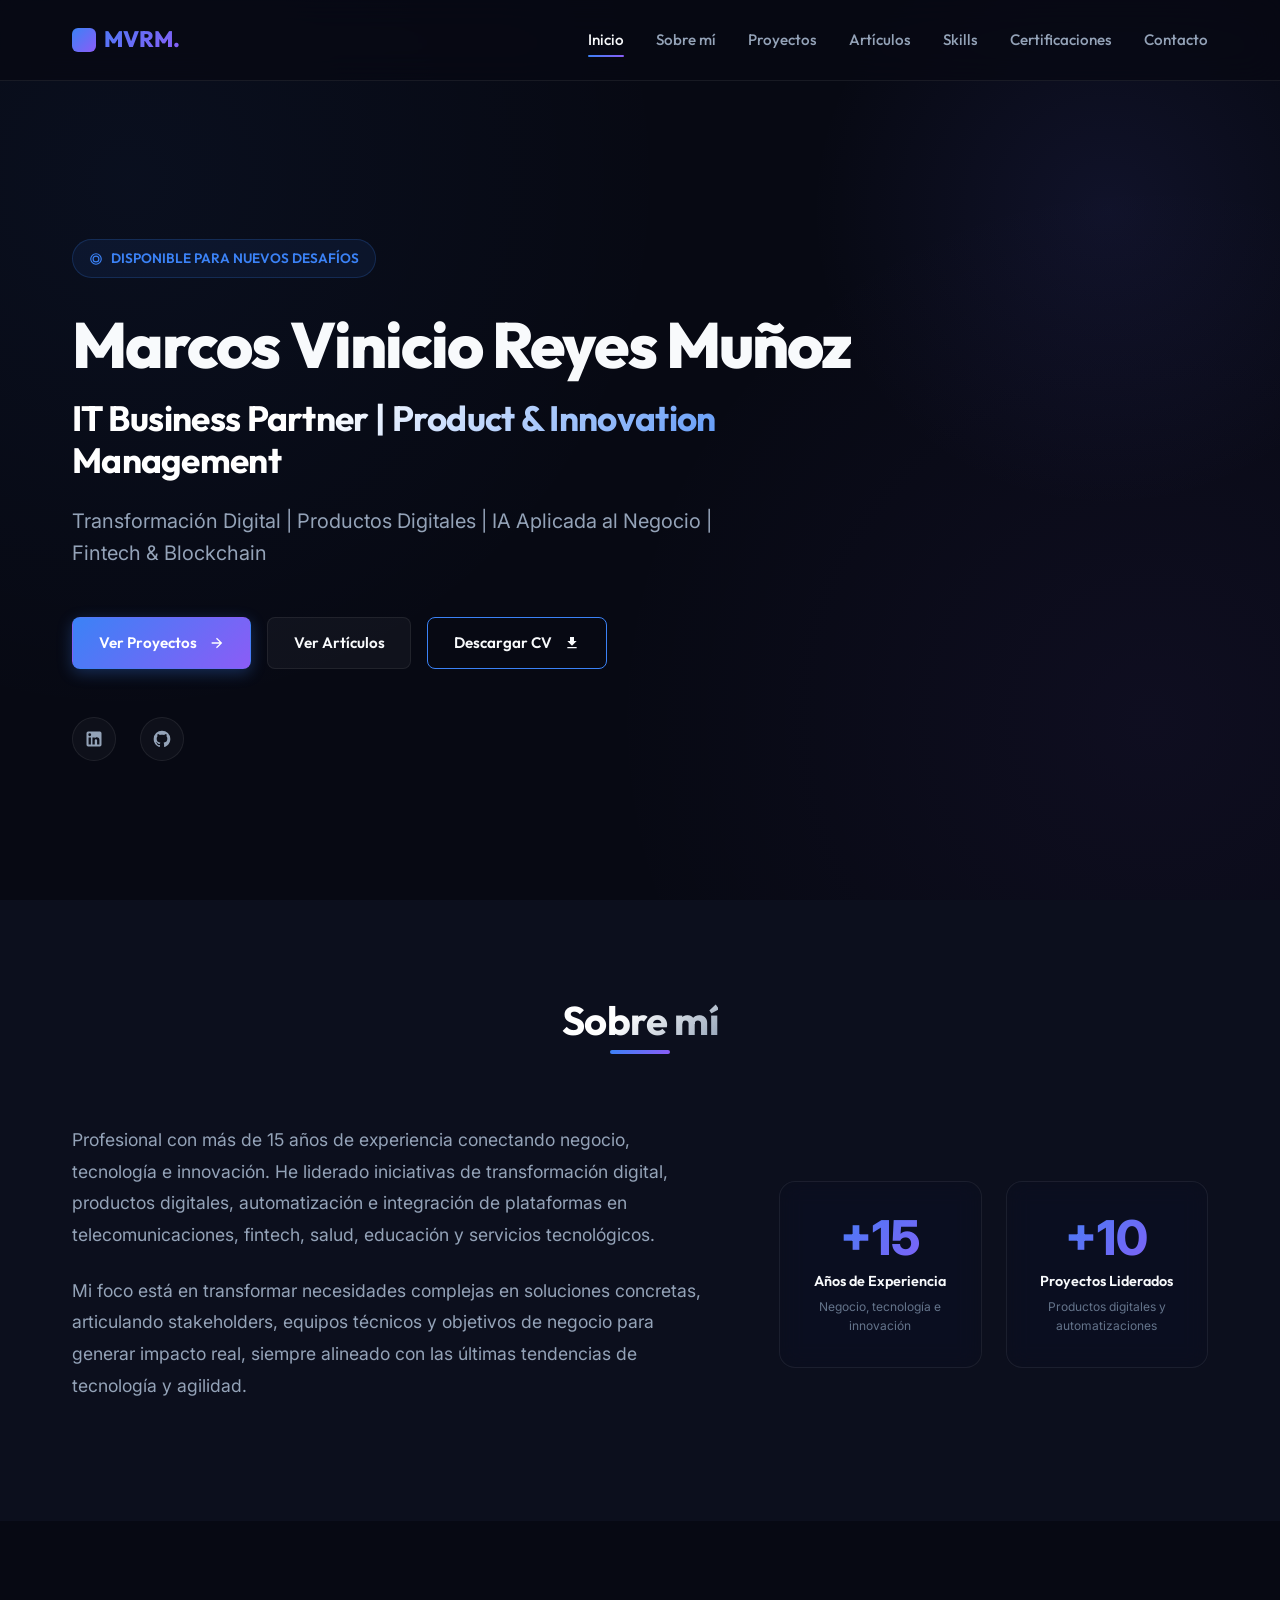
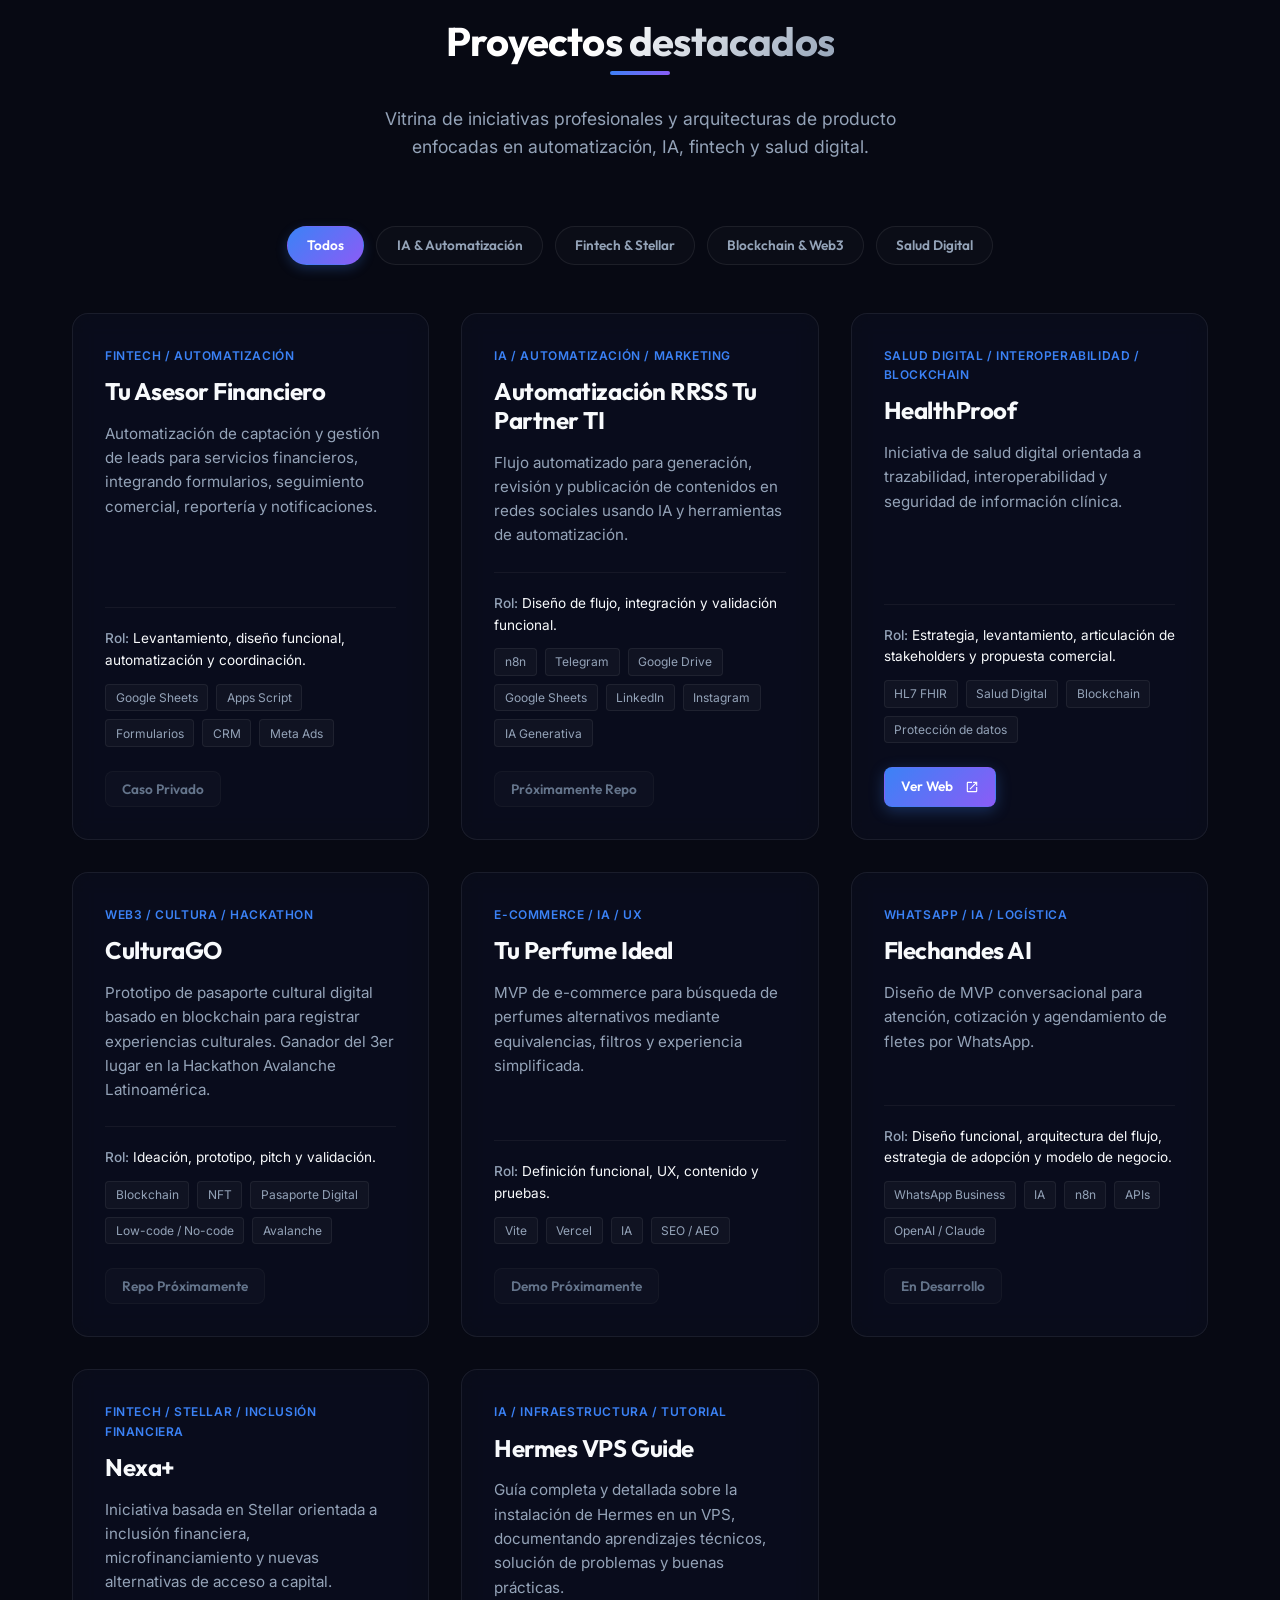
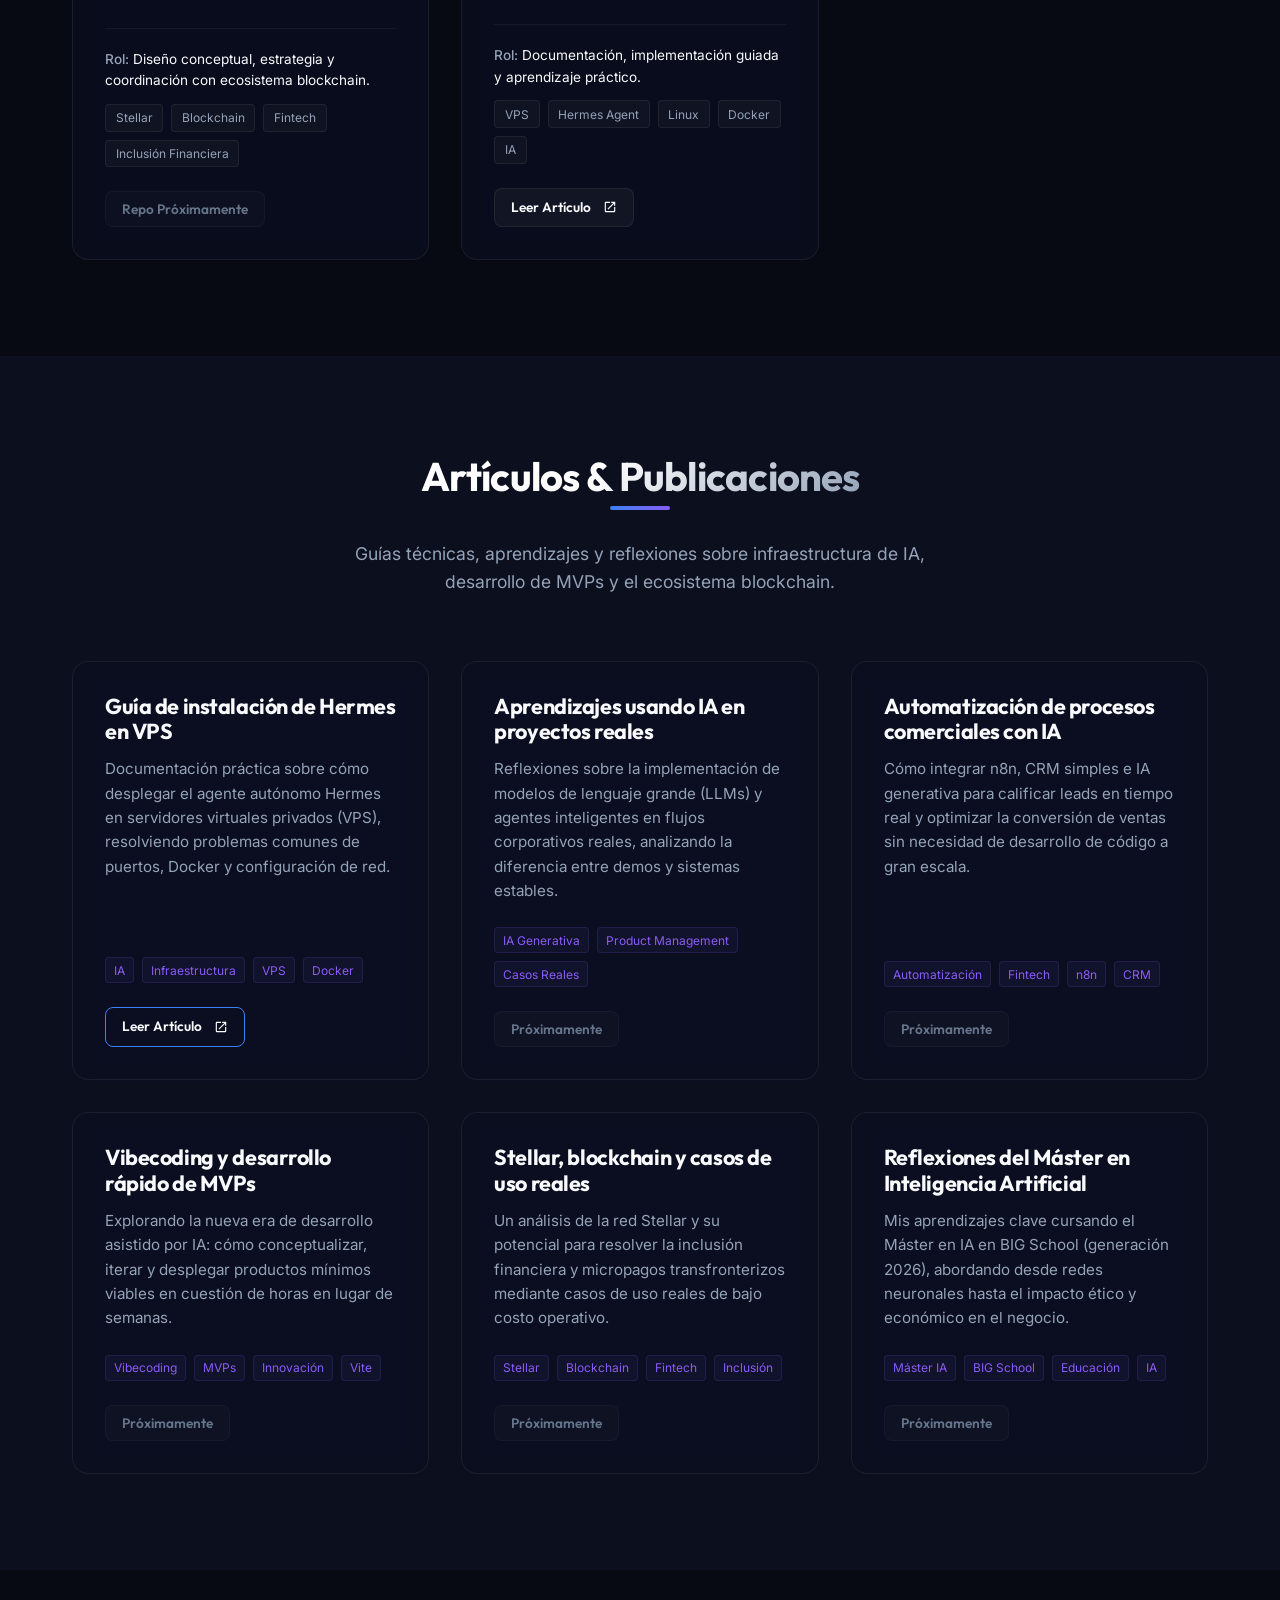
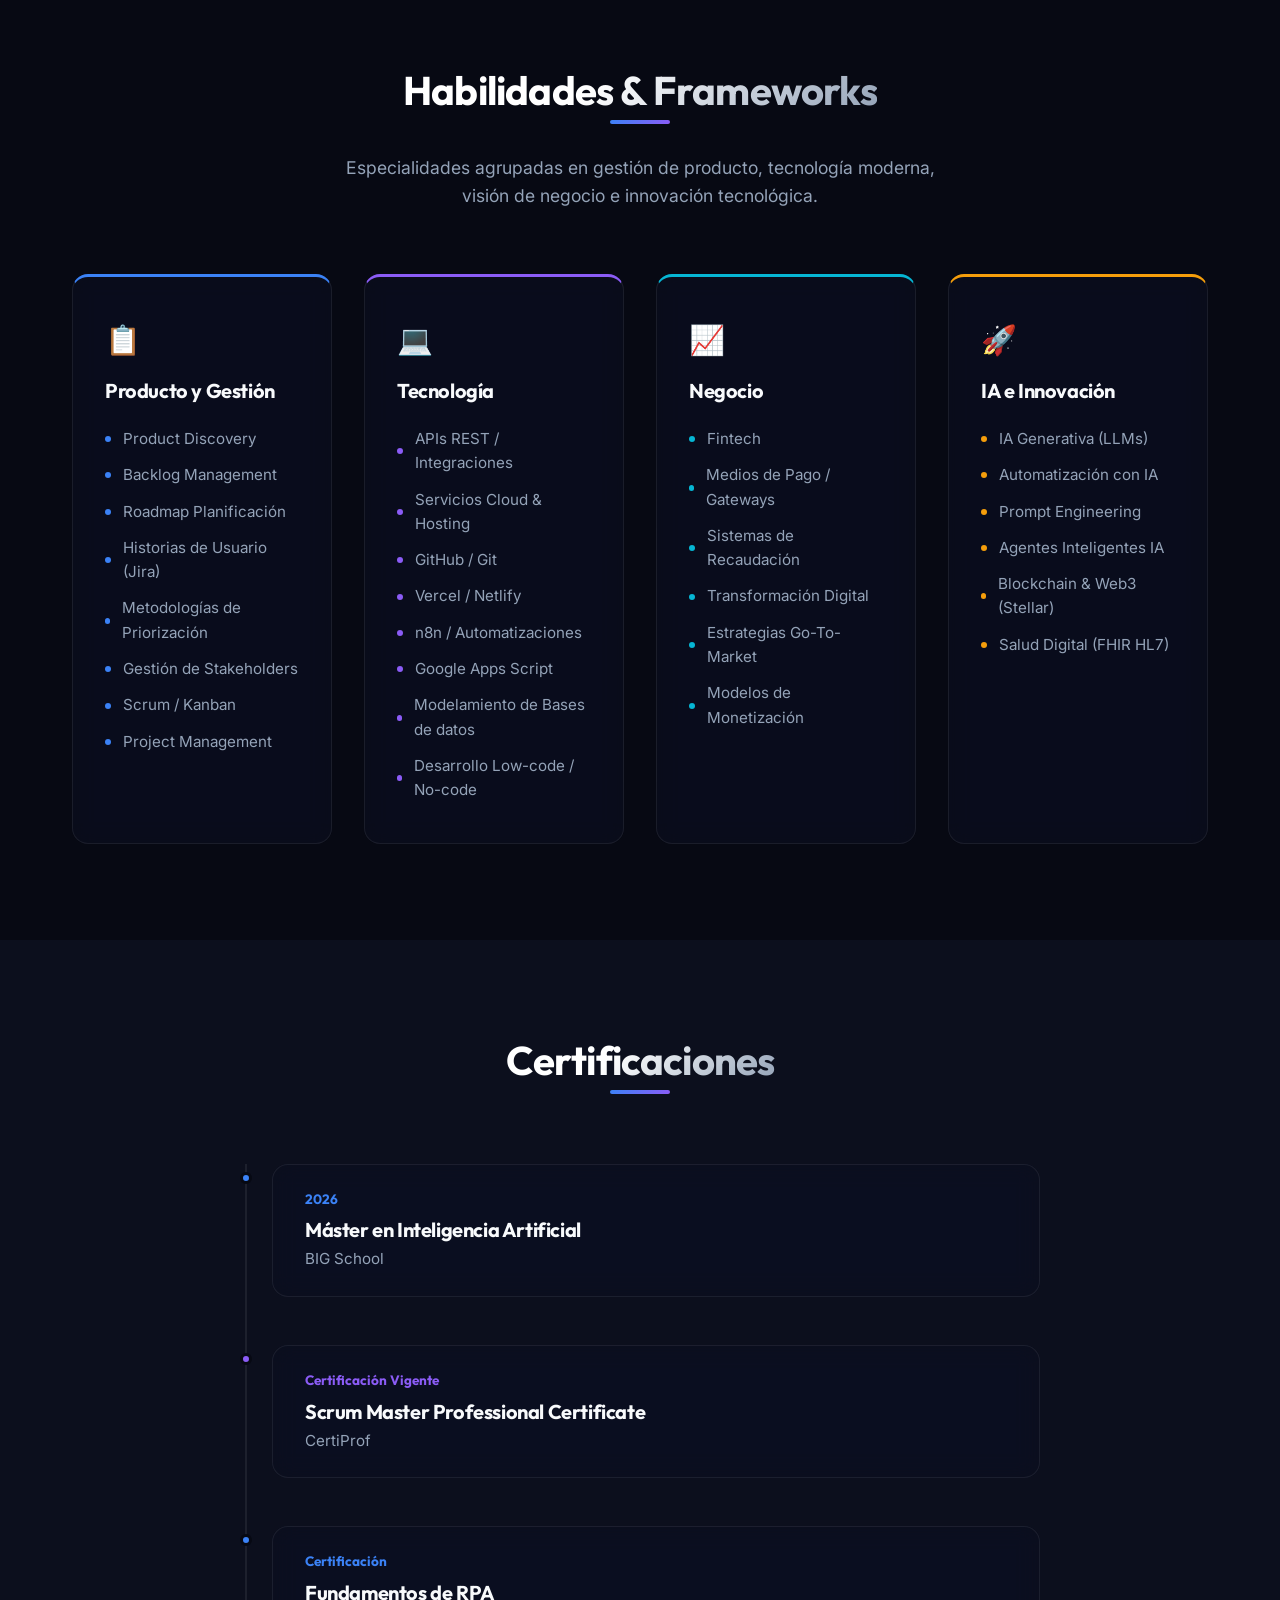
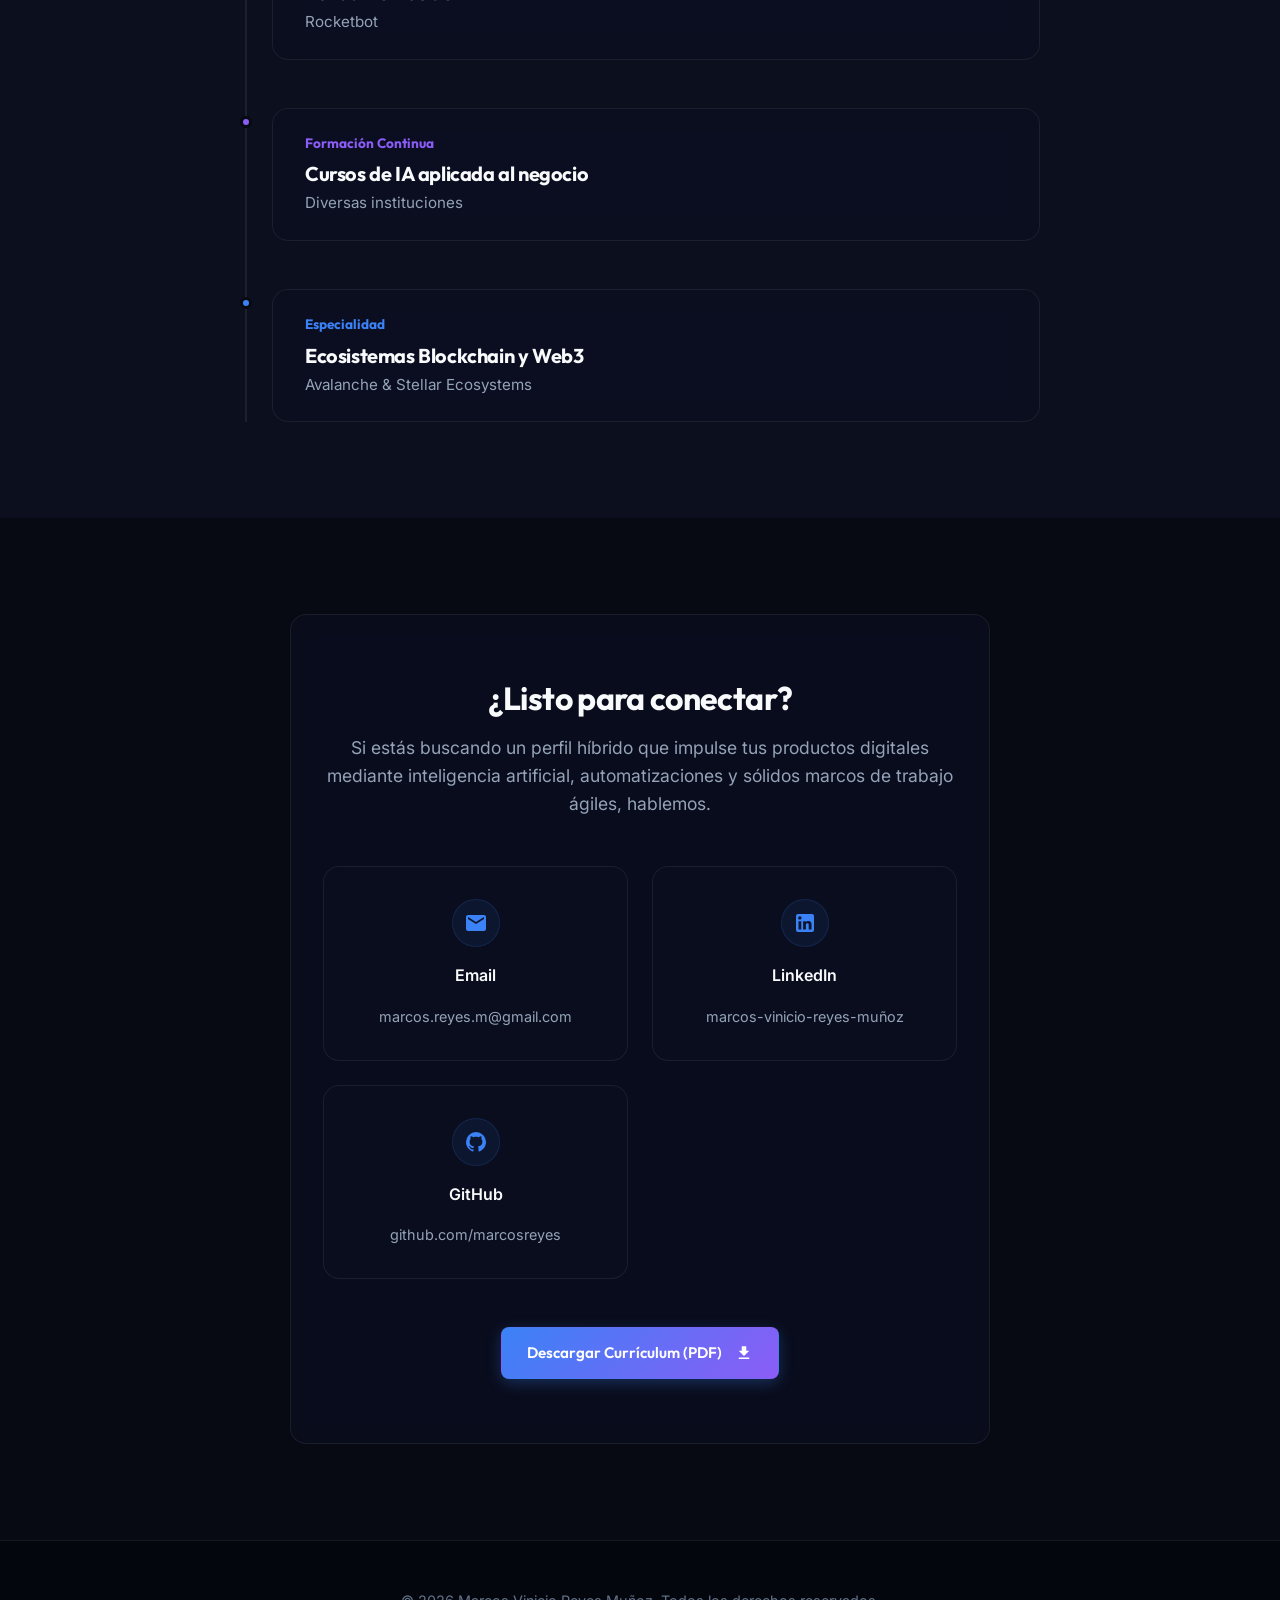
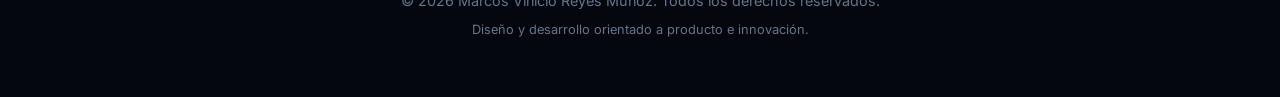
==== index.html @ 1fb49a2a "Initial commit: Portafolio profesional de Marcos Vinicio Reyes Muñoz" ====
<!DOCTYPE html>
<html lang="es">
<head>
  <meta charset="UTF-8">
  <meta name="viewport" content="width=device-width, initial-scale=1.0">
  <title>Marcos Vinicio Reyes Muñoz | IT Business Partner & Product Owner</title>
  
  <!-- SEO Meta Tags -->
  <meta name="description" content="Portafolio profesional de Marcos Vinicio Reyes Muñoz. IT Business Partner, Product Owner y Project Manager con más de 15 años de experiencia liderando transformación digital, IA y Fintech.">
  <meta name="keywords" content="Product Owner, Project Manager, IT Business Partner, Business Analyst, Transformación Digital, IA, Fintech, Blockchain, Stellar, Salud Digital, n8n">
  <meta name="author" content="Marcos Vinicio Reyes Muñoz">
  <link rel="canonical" href="https://marcosvinicioreyes.github.io/">
  
  <!-- Open Graph / LinkedIn -->
  <meta property="og:type" content="website">
  <meta property="og:url" content="https://marcosvinicioreyes.github.io/">
  <meta property="og:title" content="Marcos Vinicio Reyes Muñoz | IT Business Partner & Product Owner">
  <meta property="og:description" content="Portafolio profesional de Marcos Reyes. Conectando negocio, tecnología e innovación en IA, Fintech y Transformación Digital.">
  <meta property="og:image" content="https://marcosvinicioreyes.github.io/assets/img/og-preview.png">
  
  <!-- Twitter -->
  <meta property="twitter:card" content="summary_large_image">
  <meta property="twitter:url" content="https://marcosvinicioreyes.github.io/">
  <meta property="twitter:title" content="Marcos Vinicio Reyes Muñoz | IT Business Partner & Product Owner">
  <meta property="twitter:description" content="Portafolio profesional de Marcos Reyes. Conectando negocio, tecnología e innovación en IA, Fintech y Transformación Digital.">
  <meta property="twitter:image" content="https://marcosvinicioreyes.github.io/assets/img/og-preview.png">
  
  <!-- Stylesheets -->
  <link rel="stylesheet" href="css/style.css">
  
  <!-- Favicon -->
  <link rel="icon" type="image/png" href="assets/img/favicon.png" onerror="this.onerror=null; this.href='data:image/svg+xml,<svg xmlns=%22http://www.w3.org/2000/svg%22 viewBox=%220 0 100 100%22><text y=%22.9em%22 font-size=%2280%22>💼</text></svg>';">
</head>
<body>

  <!-- ==========================================================================
       Header / Navigation Bar
       ========================================================================== -->
  <header class="navbar">
    <div class="container navbar-container">
      <a href="#home" class="nav-logo">
        <span class="nav-logo-icon"></span>
        MVRM.
      </a>
      
      <ul class="nav-menu">
        <li><a href="#home" class="nav-link active">Inicio</a></li>
        <li><a href="#about" class="nav-link">Sobre mí</a></li>
        <li><a href="#projects" class="nav-link">Proyectos</a></li>
        <li><a href="#articles" class="nav-link">Artículos</a></li>
        <li><a href="#skills" class="nav-link">Skills</a></li>
        <li><a href="#certifications" class="nav-link">Certificaciones</a></li>
        <li><a href="#contact" class="nav-link">Contacto</a></li>
      </ul>
      
      <button class="nav-toggle" aria-label="Abrir menú de navegación">
        <span class="nav-toggle-bar"></span>
        <span class="nav-toggle-bar"></span>
        <span class="nav-toggle-bar"></span>
      </button>
    </div>
  </header>

  <!-- ==========================================================================
       Hero Section
       ========================================================================== -->
  <section id="home">
    <div class="container">
      <div class="hero-content">
        <div class="hero-badge">
          <svg style="width: 14px; height: 14px; fill: currentColor;" viewBox="0 0 24 24">
            <path d="M12 2A10 10 0 1 0 22 12A10 10 0 0 0 12 2M12 4A8 8 0 1 1 4 12A8 8 0 0 1 12 4M12 6A6 6 0 1 0 18 12A6 6 0 0 0 12 6M12 8A4 4 0 1 1 8 12A4 4 0 0 1 12 8Z" />
          </svg>
          Disponible para nuevos desafíos
        </div>
        <h1 class="hero-name">Marcos Vinicio Reyes Muñoz</h1>
        <h2 class="hero-title">IT Business Partner | Product & Innovation Management</h2>
        <p class="hero-subtitle">
          Transformación Digital | Productos Digitales | IA Aplicada al Negocio | Fintech & Blockchain
        </p>
        
        <div class="hero-cta">
          <a href="#projects" class="btn btn-primary">
            Ver Proyectos
            <svg style="width: 16px; height: 16px; fill: currentColor; margin-left: 4px;" viewBox="0 0 24 24">
              <path d="M4,11V13H16L10.5,18.5L11.92,19.92L19.84,12L11.92,4.08L10.5,5.5L16,11H4Z" />
            </svg>
          </a>
          <a href="#articles" class="btn btn-secondary">Ver Artículos</a>
          <a href="cv/CV_Marcos_Vinicio_Reyes.pdf" target="_blank" class="btn btn-outline">
            Descargar CV
            <svg style="width: 16px; height: 16px; fill: currentColor; margin-left: 4px;" viewBox="0 0 24 24">
              <path d="M5,20H19V18H5M19,9H15V3H9V9H5L12,16L19,9Z" />
            </svg>
          </a>
        </div>

        <div class="hero-socials">
          <a href="https://www.linkedin.com/in/marcos-vinicio-reyes-muñoz/" target="_blank" class="hero-social-link" title="LinkedIn">
            <svg viewBox="0 0 24 24">
              <path d="M19 3a2 2 0 0 1 2 2v14a2 2 0 0 1-2 2H5a2 2 0 0 1-2-2V5a2 2 0 0 1 2-2h14m-.5 15.5v-5.3a3.26 3.26 0 0 0-3.26-3.26c-.85 0-1.84.52-2.32 1.3v-1.11h-2.79v8.37h2.79v-4.93c0-.77.62-1.4 1.39-1.4a1.4 1.4 0 0 1 1.4 1.4v4.93h2.79M6.88 8.56a1.68 1.68 0 0 0 1.68-1.68c0-.93-.75-1.69-1.68-1.69a1.69 1.69 0 0 0-1.69 1.69c0 .93.76 1.68 1.69 1.68m1.39 9.94v-8.37H5.5v8.37h2.77z"/>
            </svg>
          </a>
          <a href="https://github.com/marcosreyes" target="_blank" class="hero-social-link" title="GitHub">
            <svg viewBox="0 0 24 24">
              <path d="M12 2A10 10 0 0 0 2 12c0 4.42 2.87 8.17 6.84 9.5.5.08.66-.23.66-.5v-1.69c-2.77.6-3.36-1.34-3.36-1.34-.46-1.16-1.11-1.47-1.11-1.47-.9-.62.07-.6.07-.6 1 .07 1.53 1.03 1.53 1.03.9 1.52 2.34 1.07 2.91.83.09-.65.35-1.09.63-1.34-2.22-.25-4.55-1.11-4.55-4.92 0-1.11.38-2 1.03-2.71-.1-.25-.45-1.29.1-2.64 0 0 .84-.27 2.75 1.02.79-.22 1.65-.33 2.5-.33.85 0 1.71.11 2.5.33 1.91-1.29 2.75-1.02 2.75-1.02.55 1.35.2 2.39.1 2.64.65.71 1.03 1.6 1.03 2.71 0 3.82-2.34 4.66-4.57 4.91.36.31.69.92.69 1.85V21c0 .27.16.59.67.5C19.14 20.16 22 16.42 22 12A10 10 0 0 0 12 2z"/>
            </svg>
          </a>
        </div>
      </div>
    </div>
  </section>

  <!-- ==========================================================================
       About Me Section
       ========================================================================== -->
  <section id="about" class="section" style="background-color: var(--bg-secondary);">
    <div class="container">
      <div class="section-header">
        <h2 class="section-title">Sobre mí</h2>
      </div>
      <div class="about-grid">
        <div class="about-text">
          <p>
            Profesional con más de 15 años de experiencia conectando negocio, tecnología e innovación. He liderado iniciativas de transformación digital, productos digitales, automatización e integración de plataformas en telecomunicaciones, fintech, salud, educación y servicios tecnológicos.
          </p>
          <p>
            Mi foco está en transformar necesidades complejas en soluciones concretas, articulando stakeholders, equipos técnicos y objetivos de negocio para generar impacto real, siempre alineado con las últimas tendencias de tecnología y agilidad.
          </p>
        </div>
        <div class="about-stats">
          <div class="stat-card glass-card">
            <div class="stat-number">+15</div>
            <div class="stat-label">Años de Experiencia</div>
            <div class="stat-desc">Negocio, tecnología e innovación</div>
          </div>
          <div class="stat-card glass-card">
            <div class="stat-number">+10</div>
            <div class="stat-label">Proyectos Liderados</div>
            <div class="stat-desc">Productos digitales y automatizaciones</div>
          </div>
        </div>
      </div>
    </div>
  </section>

  <!-- ==========================================================================
       Projects Section
       ========================================================================== -->
  <section id="projects" class="section">
    <div class="container">
      <div class="section-header">
        <h2 class="section-title">Proyectos destacados</h2>
        <p class="section-subtitle">
          Vitrina de iniciativas profesionales y arquitecturas de producto enfocadas en automatización, IA, fintech y salud digital.
        </p>
      </div>

      <div class="filter-container">
        <button class="filter-btn active" data-filter="all">Todos</button>
        <button class="filter-btn" data-filter="ia">IA & Automatización</button>
        <button class="filter-btn" data-filter="fintech">Fintech & Stellar</button>
        <button class="filter-btn" data-filter="blockchain">Blockchain & Web3</button>
        <button class="filter-btn" data-filter="salud">Salud Digital</button>
      </div>

      <div id="projects-grid" class="projects-grid">
        <!-- Rendered dynamically via JavaScript -->
        <div style="grid-column: 1/-1; text-align: center; padding: 3rem;">
          <p style="color: var(--text-secondary);">Cargando proyectos...</p>
        </div>
      </div>
    </div>
  </section>

  <!-- ==========================================================================
       Articles Section
       ========================================================================== -->
  <section id="articles" class="section" style="background-color: var(--bg-secondary);">
    <div class="container">
      <div class="section-header">
        <h2 class="section-title">Artículos & Publicaciones</h2>
        <p class="section-subtitle">
          Guías técnicas, aprendizajes y reflexiones sobre infraestructura de IA, desarrollo de MVPs y el ecosistema blockchain.
        </p>
      </div>

      <div id="articles-grid" class="articles-grid">
        <!-- Rendered dynamically via JavaScript -->
        <div style="grid-column: 1/-1; text-align: center; padding: 3rem;">
          <p style="color: var(--text-secondary);">Cargando artículos...</p>
        </div>
      </div>
    </div>
  </section>

  <!-- ==========================================================================
       Skills Section
       ========================================================================== -->
  <section id="skills" class="section">
    <div class="container">
      <div class="section-header">
        <h2 class="section-title">Habilidades & Frameworks</h2>
        <p class="section-subtitle">
          Especialidades agrupadas en gestión de producto, tecnología moderna, visión de negocio e innovación tecnológica.
        </p>
      </div>

      <div class="skills-grid">
        <!-- Block 1: Producto y gestión -->
        <div class="skills-block glass-card">
          <span class="skills-block-icon">📋</span>
          <h3 class="skills-block-title">Producto y Gestión</h3>
          <div class="skills-list">
            <div class="skills-item">Product Discovery</div>
            <div class="skills-item">Backlog Management</div>
            <div class="skills-item">Roadmap Planificación</div>
            <div class="skills-item">Historias de Usuario (Jira)</div>
            <div class="skills-item">Metodologías de Priorización</div>
            <div class="skills-item">Gestión de Stakeholders</div>
            <div class="skills-item">Scrum / Kanban</div>
            <div class="skills-item">Project Management</div>
          </div>
        </div>

        <!-- Block 2: Tecnología -->
        <div class="skills-block glass-card">
          <span class="skills-block-icon">💻</span>
          <h3 class="skills-block-title">Tecnología</h3>
          <div class="skills-list">
            <div class="skills-item">APIs REST / Integraciones</div>
            <div class="skills-item">Servicios Cloud & Hosting</div>
            <div class="skills-item">GitHub / Git</div>
            <div class="skills-item">Vercel / Netlify</div>
            <div class="skills-item">n8n / Automatizaciones</div>
            <div class="skills-item">Google Apps Script</div>
            <div class="skills-item">Modelamiento de Bases de datos</div>
            <div class="skills-item">Desarrollo Low-code / No-code</div>
          </div>
        </div>

        <!-- Block 3: Negocio -->
        <div class="skills-block glass-card">
          <span class="skills-block-icon">📈</span>
          <h3 class="skills-block-title">Negocio</h3>
          <div class="skills-list">
            <div class="skills-item">Fintech</div>
            <div class="skills-item">Medios de Pago / Gateways</div>
            <div class="skills-item">Sistemas de Recaudación</div>
            <div class="skills-item">Transformación Digital</div>
            <div class="skills-item">Estrategias Go-To-Market</div>
            <div class="skills-item">Modelos de Monetización</div>
          </div>
        </div>

        <!-- Block 4: IA e innovación -->
        <div class="skills-block glass-card">
          <span class="skills-block-icon">🚀</span>
          <h3 class="skills-block-title">IA e Innovación</h3>
          <div class="skills-list">
            <div class="skills-item">IA Generativa (LLMs)</div>
            <div class="skills-item">Automatización con IA</div>
            <div class="skills-item">Prompt Engineering</div>
            <div class="skills-item">Agentes Inteligentes IA</div>
            <div class="skills-item">Blockchain & Web3 (Stellar)</div>
            <div class="skills-item">Salud Digital (FHIR HL7)</div>
          </div>
        </div>
      </div>
    </div>
  </section>

  <!-- ==========================================================================
       Certifications Section
       ========================================================================== -->
  <section id="certifications" class="section" style="background-color: var(--bg-secondary);">
    <div class="container">
      <div class="section-header">
        <h2 class="section-title">Certificaciones</h2>
      </div>

      <div class="certifications-timeline">
        <div class="timeline-item">
          <div class="timeline-dot"></div>
          <div class="timeline-content glass-card">
            <span class="timeline-date">2026</span>
            <h3 class="timeline-title">Máster en Inteligencia Artificial</h3>
            <span class="timeline-issuer">BIG School</span>
          </div>
        </div>

        <div class="timeline-item">
          <div class="timeline-dot"></div>
          <div class="timeline-content glass-card">
            <span class="timeline-date">Certificación Vigente</span>
            <h3 class="timeline-title">Scrum Master Professional Certificate</h3>
            <span class="timeline-issuer">CertiProf</span>
          </div>
        </div>

        <div class="timeline-item">
          <div class="timeline-dot"></div>
          <div class="timeline-content glass-card">
            <span class="timeline-date">Certificación</span>
            <h3 class="timeline-title">Fundamentos de RPA</h3>
            <span class="timeline-issuer">Rocketbot</span>
          </div>
        </div>

        <div class="timeline-item">
          <div class="timeline-dot"></div>
          <div class="timeline-content glass-card">
            <span class="timeline-date">Formación Continua</span>
            <h3 class="timeline-title">Cursos de IA aplicada al negocio</h3>
            <span class="timeline-issuer">Diversas instituciones</span>
          </div>
        </div>

        <div class="timeline-item">
          <div class="timeline-dot"></div>
          <div class="timeline-content glass-card">
            <span class="timeline-date">Especialidad</span>
            <h3 class="timeline-title">Ecosistemas Blockchain y Web3</h3>
            <span class="timeline-issuer">Avalanche & Stellar Ecosystems</span>
          </div>
        </div>
      </div>
    </div>
  </section>

  <!-- ==========================================================================
       Contact Section
       ========================================================================== -->
  <section id="contact" class="section">
    <div class="container">
      <div class="contact-container glass-card">
        <h2 class="contact-title">¿Listo para conectar?</h2>
        <p class="contact-text">
          Si estás buscando un perfil híbrido que impulse tus productos digitales mediante inteligencia artificial, automatizaciones y sólidos marcos de trabajo ágiles, hablemos.
        </p>

        <div class="contact-methods">
          <!-- Email Card -->
          <div class="contact-method-card glass-card">
            <div class="contact-icon">
              <svg style="width: 24px; height: 24px; fill: currentColor;" viewBox="0 0 24 24">
                <path d="M20,4H4C2.89,4 2,4.89 2,6V18A2,2 0 0,0 4,20H20A2,2 0 0,0 22,18V6C22,4.89 21.1,4 20,4M20,8L12,13L4,8V6L12,11L20,6V8Z" />
              </svg>
            </div>
            <span class="contact-method-title">Email</span>
            <a href="mailto:marcos.reyes.m@gmail.com" class="contact-method-value">marcos.reyes.m@gmail.com</a>
          </div>

          <!-- LinkedIn Card -->
          <div class="contact-method-card glass-card">
            <div class="contact-icon">
              <svg style="width: 24px; height: 24px; fill: currentColor;" viewBox="0 0 24 24">
                <path d="M19 3a2 2 0 0 1 2 2v14a2 2 0 0 1-2 2H5a2 2 0 0 1-2-2V5a2 2 0 0 1 2-2h14m-.5 15.5v-5.3a3.26 3.26 0 0 0-3.26-3.26c-.85 0-1.84.52-2.32 1.3v-1.11h-2.79v8.37h2.79v-4.93c0-.77.62-1.4 1.39-1.4a1.4 1.4 0 0 1 1.4 1.4v4.93h2.79M6.88 8.56a1.68 1.68 0 0 0 1.68-1.68c0-.93-.75-1.69-1.68-1.69a1.69 1.69 0 0 0-1.69 1.69c0 .93.76 1.68 1.69 1.68m1.39 9.94v-8.37H5.5v8.37h2.77z"/>
              </svg>
            </div>
            <span class="contact-method-title">LinkedIn</span>
            <a href="https://www.linkedin.com/in/marcos-vinicio-reyes-muñoz/" target="_blank" class="contact-method-value">marcos-vinicio-reyes-muñoz</a>
          </div>

          <!-- GitHub Card -->
          <div class="contact-method-card glass-card">
            <div class="contact-icon">
              <svg style="width: 24px; height: 24px; fill: currentColor;" viewBox="0 0 24 24">
                <path d="M12 2A10 10 0 0 0 2 12c0 4.42 2.87 8.17 6.84 9.5.5.08.66-.23.66-.5v-1.69c-2.77.6-3.36-1.34-3.36-1.34-.46-1.16-1.11-1.47-1.11-1.47-.9-.62.07-.6.07-.6 1 .07 1.53 1.03 1.53 1.03.9 1.52 2.34 1.07 2.91.83.09-.65.35-1.09.63-1.34-2.22-.25-4.55-1.11-4.55-4.92 0-1.11.38-2 1.03-2.71-.1-.25-.45-1.29.1-2.64 0 0 .84-.27 2.75 1.02.79-.22 1.65-.33 2.5-.33.85 0 1.71.11 2.5.33 1.91-1.29 2.75-1.02 2.75-1.02.55 1.35.2 2.39.1 2.64.65.71 1.03 1.6 1.03 2.71 0 3.82-2.34 4.66-4.57 4.91.36.31.69.92.69 1.85V21c0 .27.16.59.67.5C19.14 20.16 22 16.42 22 12A10 10 0 0 0 12 2z"/>
              </svg>
            </div>
            <span class="contact-method-title">GitHub</span>
            <a href="https://github.com/marcosreyes" target="_blank" class="contact-method-value">github.com/marcosreyes</a>
          </div>
        </div>

        <a href="cv/CV_Marcos_Vinicio_Reyes.pdf" target="_blank" class="btn btn-primary">
          Descargar Currículum (PDF)
          <svg style="width: 18px; height: 18px; fill: currentColor; margin-left: 4.5px;" viewBox="0 0 24 24">
            <path d="M5,20H19V18H5M19,9H15V3H9V9H5L12,16L19,9Z" />
          </svg>
        </a>
      </div>
    </div>
  </section>

  <!-- ==========================================================================
       Footer
       ========================================================================== -->
  <footer>
    <div class="container">
      <p>&copy; <span id="footer-year"></span> Marcos Vinicio Reyes Muñoz. Todos los derechos reservados.</p>
      <p class="credit">Diseño y desarrollo orientado a producto e innovación.</p>
    </div>
  </footer>

  <!-- Scripts -->
  <script src="js/app.js"></script>
</body>
</html>
---- css/style.css ----
@import url('https://fonts.googleapis.com/css2?family=Inter:wght@300;400;500;600;700&family=Outfit:wght@300;400;500;600;700;800&display=swap');

/* ==========================================================================
   Design System & Variables
   ========================================================================== */
:root {
  /* Colors */
  --bg-primary: #070913;
  --bg-secondary: #0c0f1d;
  --bg-tertiary: #13182e;
  
  --card-bg: rgba(12, 15, 29, 0.7);
  --card-border: rgba(255, 255, 255, 0.07);
  --card-hover-border: rgba(59, 130, 246, 0.4);
  
  --text-primary: #f8fafc;
  --text-secondary: #94a3b8;
  --text-muted: #64748b;
  
  /* Accent Colors */
  --accent-blue: #3b82f6;
  --accent-purple: #8b5cf6;
  --accent-cyan: #06b6d4;
  --accent-gold: #f59e0b;
  --accent-green: #10b981;
  --accent-gradient: linear-gradient(135deg, #3b82f6 0%, #8b5cf6 100%);
  --text-gradient: linear-gradient(135deg, #f8fafc 30%, #3b82f6 100%);
  --glow-shadow: 0 0 30px rgba(59, 130, 246, 0.15);
  
  /* Fonts */
  --font-heading: 'Outfit', 'Inter', -apple-system, BlinkMacSystemFont, sans-serif;
  --font-body: 'Inter', -apple-system, BlinkMacSystemFont, sans-serif;
  
  /* Layout & Transitions */
  --max-width: 1200px;
  --transition-fast: 0.2s cubic-bezier(0.4, 0, 0.2, 1);
  --transition-normal: 0.3s cubic-bezier(0.4, 0, 0.2, 1);
  --transition-slow: 0.5s cubic-bezier(0.4, 0, 0.2, 1);
  --border-radius-sm: 8px;
  --border-radius-md: 16px;
  --border-radius-lg: 24px;
}

/* ==========================================================================
   Reset & Base Styles
   ========================================================================== */
*, *::before, *::after {
  box-sizing: border-box;
  margin: 0;
  padding: 0;
}

html {
  scroll-behavior: smooth;
  font-size: 16px;
}

body {
  background-color: var(--bg-primary);
  color: var(--text-primary);
  font-family: var(--font-body);
  line-height: 1.6;
  overflow-x: hidden;
  background-image: 
    radial-gradient(circle at 10% 20%, rgba(59, 130, 246, 0.05) 0%, transparent 40%),
    radial-gradient(circle at 90% 80%, rgba(139, 92, 246, 0.06) 0%, transparent 40%);
  background-attachment: fixed;
}

/* Scrollbar */
::-webkit-scrollbar {
  width: 10px;
}
::-webkit-scrollbar-track {
  background: var(--bg-primary);
}
::-webkit-scrollbar-thumb {
  background: var(--bg-tertiary);
  border-radius: var(--border-radius-sm);
  border: 2px solid var(--bg-primary);
}
::-webkit-scrollbar-thumb:hover {
  background: var(--accent-blue);
}

/* Typography elements */
h1, h2, h3, h4, h5, h6 {
  font-family: var(--font-heading);
  font-weight: 700;
  letter-spacing: -0.02em;
  line-height: 1.2;
}

a {
  color: inherit;
  text-decoration: none;
  transition: var(--transition-fast);
}

/* ==========================================================================
   Reusable UI Components
   ========================================================================== */
.container {
  width: 100%;
  max-width: var(--max-width);
  margin: 0 auto;
  padding: 0 2rem;
}

.section {
  padding: 6rem 0;
  position: relative;
}

.section-header {
  margin-bottom: 4rem;
  text-align: center;
}

.section-title {
  font-size: 2.5rem;
  margin-bottom: 1rem;
  background: linear-gradient(135deg, #ffffff 40%, #94a3b8 100%);
  -webkit-background-clip: text;
  -webkit-text-fill-color: transparent;
  display: inline-block;
  position: relative;
}

.section-title::after {
  content: '';
  position: absolute;
  bottom: -10px;
  left: 50%;
  transform: translateX(-50%);
  width: 60px;
  height: 4px;
  background: var(--accent-gradient);
  border-radius: var(--border-radius-sm);
}

.section-subtitle {
  color: var(--text-secondary);
  font-size: 1.1rem;
  max-width: 600px;
  margin: 0 auto;
  margin-top: 1.5rem;
}

/* Buttons */
.btn {
  display: inline-flex;
  align-items: center;
  justify-content: center;
  gap: 0.5rem;
  padding: 0.8rem 1.6rem;
  font-family: var(--font-heading);
  font-weight: 600;
  font-size: 0.95rem;
  border-radius: var(--border-radius-sm);
  cursor: pointer;
  transition: var(--transition-normal);
  border: 1px solid transparent;
}

.btn-primary {
  background: var(--accent-gradient);
  color: #ffffff;
  box-shadow: 0 4px 15px rgba(59, 130, 246, 0.3);
}

.btn-primary:hover {
  transform: translateY(-2px);
  box-shadow: 0 6px 20px rgba(59, 130, 246, 0.45);
}

.btn-secondary {
  background: rgba(255, 255, 255, 0.04);
  color: var(--text-primary);
  border: 1px solid var(--card-border);
}

.btn-secondary:hover {
  background: rgba(255, 255, 255, 0.08);
  border-color: rgba(255, 255, 255, 0.2);
  transform: translateY(-2px);
}

.btn-outline {
  background: transparent;
  color: var(--text-primary);
  border: 1px solid var(--accent-blue);
}

.btn-outline:hover {
  background: rgba(59, 130, 246, 0.1);
  transform: translateY(-2px);
}

.btn-sm {
  padding: 0.5rem 1rem;
  font-size: 0.85rem;
}

.btn-disabled {
  background: rgba(255, 255, 255, 0.02) !important;
  color: var(--text-muted) !important;
  border-color: rgba(255, 255, 255, 0.03) !important;
  cursor: not-allowed;
  transform: none !important;
  box-shadow: none !important;
}

/* Glass Card */
.glass-card {
  background: var(--card-bg);
  backdrop-filter: blur(12px) saturate(180%);
  -webkit-backdrop-filter: blur(12px) saturate(180%);
  border: 1px solid var(--card-border);
  border-radius: var(--border-radius-md);
  transition: var(--transition-normal);
}

.glass-card:hover {
  border-color: var(--card-hover-border);
  box-shadow: var(--glow-shadow);
  transform: translateY(-4px);
}

/* Tags / Badges */
.tag {
  display: inline-block;
  padding: 0.25rem 0.75rem;
  font-size: 0.75rem;
  font-weight: 500;
  border-radius: 50px;
  background: rgba(59, 130, 246, 0.1);
  color: var(--accent-blue);
  border: 1px solid rgba(59, 130, 246, 0.2);
  text-transform: uppercase;
  letter-spacing: 0.05em;
}

/* ==========================================================================
   Navigation Bar
   ========================================================================== */
.navbar {
  position: fixed;
  top: 0;
  left: 0;
  width: 100%;
  z-index: 1000;
  background: rgba(7, 9, 19, 0.75);
  backdrop-filter: blur(16px);
  -webkit-backdrop-filter: blur(16px);
  border-bottom: 1px solid var(--card-border);
  transition: var(--transition-normal);
}

.navbar-container {
  display: flex;
  justify-content: space-between;
  align-items: center;
  height: 80px;
}

.nav-logo {
  font-family: var(--font-heading);
  font-size: 1.4rem;
  font-weight: 800;
  background: var(--accent-gradient);
  -webkit-background-clip: text;
  -webkit-text-fill-color: transparent;
  display: flex;
  align-items: center;
  gap: 0.5rem;
}

.nav-logo-icon {
  width: 24px;
  height: 24px;
  background: var(--accent-gradient);
  border-radius: 6px;
  display: inline-block;
}

.nav-menu {
  display: flex;
  list-style: none;
  gap: 2rem;
}

.nav-link {
  color: var(--text-secondary);
  font-family: var(--font-heading);
  font-weight: 500;
  font-size: 0.95rem;
  position: relative;
  padding: 0.5rem 0;
}

.nav-link:hover, .nav-link.active {
  color: var(--text-primary);
}

.nav-link::after {
  content: '';
  position: absolute;
  bottom: 0;
  left: 0;
  width: 0;
  height: 2px;
  background: var(--accent-gradient);
  transition: var(--transition-normal);
  border-radius: 2px;
}

.nav-link:hover::after, .nav-link.active::after {
  width: 100%;
}

.nav-toggle {
  display: none;
  background: transparent;
  border: none;
  cursor: pointer;
  padding: 0.5rem;
}

.nav-toggle-bar {
  display: block;
  width: 25px;
  height: 2px;
  margin: 5px 0;
  background-color: var(--text-primary);
  transition: var(--transition-normal);
}

/* ==========================================================================
   Hero Section
   ========================================================================== */
#home {
  min-height: 100vh;
  display: flex;
  align-items: center;
  padding-top: 100px;
  position: relative;
  overflow: hidden;
}

#home::before {
  content: '';
  position: absolute;
  width: 600px;
  height: 600px;
  top: -10%;
  right: -10%;
  background: radial-gradient(circle, rgba(99, 102, 241, 0.1) 0%, transparent 70%);
  z-index: 0;
  pointer-events: none;
}

.hero-content {
  position: relative;
  z-index: 1;
  max-width: 800px;
}

.hero-badge {
  display: inline-flex;
  align-items: center;
  gap: 0.5rem;
  padding: 0.5rem 1rem;
  background: rgba(59, 130, 246, 0.08);
  border: 1px solid rgba(59, 130, 246, 0.2);
  border-radius: 50px;
  color: var(--accent-blue);
  font-family: var(--font-heading);
  font-weight: 600;
  font-size: 0.85rem;
  text-transform: uppercase;
  margin-bottom: 2rem;
  animation: pulse 3s infinite;
}

@keyframes pulse {
  0% { box-shadow: 0 0 0 0 rgba(59, 130, 246, 0.4); }
  70% { box-shadow: 0 0 0 10px rgba(59, 130, 246, 0); }
  100% { box-shadow: 0 0 0 0 rgba(59, 130, 246, 0); }
}

.hero-name {
  font-size: 4rem;
  font-weight: 800;
  line-height: 1.1;
  margin-bottom: 1rem;
  letter-spacing: -0.03em;
}

.hero-title {
  font-size: 2.2rem;
  margin-bottom: 1.5rem;
  background: linear-gradient(135deg, #ffffff 30%, #3b82f6 90%);
  -webkit-background-clip: text;
  -webkit-text-fill-color: transparent;
}

.hero-subtitle {
  font-size: 1.25rem;
  color: var(--text-secondary);
  margin-bottom: 3rem;
  max-width: 650px;
}

.hero-cta {
  display: flex;
  flex-wrap: wrap;
  gap: 1rem;
  margin-bottom: 3rem;
}

.hero-socials {
  display: flex;
  gap: 1.5rem;
  align-items: center;
}

.hero-social-link {
  display: flex;
  align-items: center;
  justify-content: center;
  width: 44px;
  height: 44px;
  border-radius: 50px;
  background: rgba(255, 255, 255, 0.03);
  border: 1px solid var(--card-border);
  color: var(--text-secondary);
  transition: var(--transition-normal);
}

.hero-social-link:hover {
  color: var(--text-primary);
  background: rgba(59, 130, 246, 0.1);
  border-color: var(--accent-blue);
  transform: translateY(-3px);
}

.hero-social-link svg {
  width: 20px;
  height: 20px;
  fill: currentColor;
}

/* ==========================================================================
   About Me Section
   ========================================================================== */
.about-grid {
  display: grid;
  grid-template-columns: 1.2fr 0.8fr;
  gap: 4rem;
  align-items: center;
}

.about-text {
  font-size: 1.1rem;
  color: var(--text-secondary);
  line-height: 1.8;
}

.about-text p {
  margin-bottom: 1.5rem;
}

.about-stats {
  display: grid;
  grid-template-columns: repeat(2, 1fr);
  gap: 1.5rem;
}

.stat-card {
  padding: 2rem 1.5rem;
  text-align: center;
}

.stat-number {
  font-size: 3rem;
  font-weight: 800;
  background: var(--accent-gradient);
  -webkit-background-clip: text;
  -webkit-text-fill-color: transparent;
  line-height: 1;
  margin-bottom: 0.5rem;
}

.stat-label {
  font-family: var(--font-heading);
  font-size: 0.9rem;
  font-weight: 600;
  color: var(--text-primary);
}

.stat-desc {
  font-size: 0.75rem;
  color: var(--text-muted);
  margin-top: 0.25rem;
}

/* ==========================================================================
   Projects Section
   ========================================================================== */
.filter-container {
  display: flex;
  justify-content: center;
  flex-wrap: wrap;
  gap: 0.75rem;
  margin-bottom: 3rem;
}

.filter-btn {
  padding: 0.6rem 1.2rem;
  font-size: 0.85rem;
  font-family: var(--font-heading);
  font-weight: 600;
  border-radius: 50px;
  background: rgba(255, 255, 255, 0.02);
  color: var(--text-secondary);
  border: 1px solid var(--card-border);
  cursor: pointer;
  transition: var(--transition-normal);
}

.filter-btn:hover {
  background: rgba(255, 255, 255, 0.05);
  color: var(--text-primary);
  border-color: rgba(255, 255, 255, 0.2);
}

.filter-btn.active {
  background: var(--accent-gradient);
  color: #ffffff;
  border-color: transparent;
  box-shadow: 0 4px 12px rgba(59, 130, 246, 0.25);
}

.projects-grid {
  display: grid;
  grid-template-columns: repeat(auto-fill, minmax(350px, 1fr));
  gap: 2rem;
}

.project-card {
  display: flex;
  flex-direction: column;
  height: 100%;
  padding: 2rem;
  position: relative;
  overflow: hidden;
}

.project-card::before {
  content: '';
  position: absolute;
  top: 0;
  left: 0;
  width: 4px;
  height: 100%;
  background: var(--accent-gradient);
  opacity: 0;
  transition: var(--transition-normal);
}

.project-card:hover::before {
  opacity: 1;
}

.project-category {
  font-size: 0.75rem;
  font-weight: 600;
  color: var(--accent-blue);
  text-transform: uppercase;
  letter-spacing: 0.05em;
  margin-bottom: 0.75rem;
  display: block;
}

.project-title {
  font-size: 1.5rem;
  margin-bottom: 1rem;
}

.project-desc {
  color: var(--text-secondary);
  font-size: 0.95rem;
  margin-bottom: 1.5rem;
  flex-grow: 1;
}

.project-meta {
  border-top: 1px solid rgba(255, 255, 255, 0.05);
  padding-top: 1.25rem;
  margin-bottom: 1.5rem;
}

.project-role {
  font-size: 0.85rem;
  color: var(--text-primary);
  margin-bottom: 0.75rem;
}

.project-role strong {
  color: var(--text-secondary);
  font-weight: 500;
}

.project-tech {
  display: flex;
  flex-wrap: wrap;
  gap: 0.5rem;
}

.project-tech-tag {
  font-size: 0.75rem;
  padding: 0.2rem 0.6rem;
  background: rgba(255, 255, 255, 0.03);
  border: 1px solid rgba(255, 255, 255, 0.06);
  border-radius: 4px;
  color: var(--text-secondary);
}

.project-action {
  margin-top: auto;
}

/* ==========================================================================
   Articles Section
   ========================================================================== */
.articles-grid {
  display: grid;
  grid-template-columns: repeat(auto-fill, minmax(350px, 1fr));
  gap: 2rem;
}

.article-card {
  padding: 2rem;
  display: flex;
  flex-direction: column;
  height: 100%;
}

.article-date {
  font-size: 0.8rem;
  color: var(--text-muted);
  margin-bottom: 0.5rem;
  display: block;
}

.article-title {
  font-size: 1.35rem;
  margin-bottom: 0.75rem;
  transition: var(--transition-fast);
}

.article-card:hover .article-title {
  color: var(--accent-blue);
}

.article-summary {
  color: var(--text-secondary);
  font-size: 0.95rem;
  margin-bottom: 1.5rem;
  flex-grow: 1;
}

.article-tags {
  display: flex;
  flex-wrap: wrap;
  gap: 0.5rem;
  margin-bottom: 1.5rem;
}

.article-tag {
  font-size: 0.75rem;
  padding: 0.15rem 0.5rem;
  background: rgba(139, 92, 246, 0.06);
  color: var(--accent-purple);
  border: 1px solid rgba(139, 92, 246, 0.15);
  border-radius: 4px;
}

.article-action {
  margin-top: auto;
}

/* ==========================================================================
   Skills Section
   ========================================================================== */
.skills-grid {
  display: grid;
  grid-template-columns: repeat(auto-fit, minmax(250px, 1fr));
  gap: 2rem;
}

.skills-block {
  padding: 2.5rem 2rem;
  border-radius: var(--border-radius-md);
  border-top: 3px solid var(--accent-blue);
}

.skills-block:nth-child(2) { border-top-color: var(--accent-purple); }
.skills-block:nth-child(3) { border-top-color: var(--accent-cyan); }
.skills-block:nth-child(4) { border-top-color: var(--accent-gold); }

.skills-block-icon {
  font-size: 1.8rem;
  margin-bottom: 1rem;
  display: inline-block;
}

.skills-block-title {
  font-size: 1.25rem;
  margin-bottom: 1.5rem;
  color: var(--text-primary);
}

.skills-list {
  display: flex;
  flex-direction: column;
  gap: 0.75rem;
}

.skills-item {
  display: flex;
  align-items: center;
  gap: 0.75rem;
  font-size: 0.95rem;
  color: var(--text-secondary);
}

.skills-item::before {
  content: '';
  display: inline-block;
  width: 6px;
  height: 6px;
  border-radius: 50px;
  background: var(--accent-blue);
}

.skills-block:nth-child(2) .skills-item::before { background: var(--accent-purple); }
.skills-block:nth-child(3) .skills-item::before { background: var(--accent-cyan); }
.skills-block:nth-child(4) .skills-item::before { background: var(--accent-gold); }

/* ==========================================================================
   Certifications Section
   ========================================================================== */
.certifications-timeline {
  max-width: 800px;
  margin: 0 auto;
  position: relative;
  padding-left: 2rem;
}

.certifications-timeline::before {
  content: '';
  position: absolute;
  top: 0;
  left: 5px;
  width: 2px;
  height: 100%;
  background: var(--card-border);
}

.timeline-item {
  position: relative;
  margin-bottom: 3rem;
}

.timeline-item:last-child {
  margin-bottom: 0;
}

.timeline-dot {
  position: absolute;
  left: -2rem;
  top: 0.5rem;
  width: 12px;
  height: 12px;
  border-radius: 50px;
  background: var(--accent-blue);
  border: 3px solid var(--bg-primary);
  z-index: 1;
}

.timeline-item:nth-child(even) .timeline-dot {
  background: var(--accent-purple);
}

.timeline-content {
  padding: 1.5rem 2rem;
}

.timeline-date {
  font-family: var(--font-heading);
  font-size: 0.85rem;
  font-weight: 700;
  color: var(--accent-blue);
  margin-bottom: 0.5rem;
  display: block;
}

.timeline-item:nth-child(even) .timeline-date {
  color: var(--accent-purple);
}

.timeline-title {
  font-size: 1.25rem;
  margin-bottom: 0.25rem;
}

.timeline-issuer {
  font-size: 0.95rem;
  color: var(--text-secondary);
}

/* ==========================================================================
   Contact Section
   ========================================================================== */
.contact-container {
  max-width: 700px;
  margin: 0 auto;
  text-align: center;
  padding: 4rem 2rem;
}

.contact-title {
  font-size: 2rem;
  margin-bottom: 1rem;
}

.contact-text {
  color: var(--text-secondary);
  font-size: 1.1rem;
  margin-bottom: 3rem;
}

.contact-methods {
  display: grid;
  grid-template-columns: repeat(auto-fit, minmax(200px, 1fr));
  gap: 1.5rem;
  margin-bottom: 3rem;
}

.contact-method-card {
  padding: 2rem 1.5rem;
  display: flex;
  flex-direction: column;
  align-items: center;
  gap: 1rem;
}

.contact-icon {
  width: 48px;
  height: 48px;
  border-radius: 50px;
  background: rgba(59, 130, 246, 0.08);
  border: 1px solid rgba(59, 130, 246, 0.15);
  display: flex;
  align-items: center;
  justify-content: center;
  color: var(--accent-blue);
  transition: var(--transition-normal);
}

.contact-method-card:hover .contact-icon {
  background: var(--accent-blue);
  color: #ffffff;
  transform: scale(1.1);
}

.contact-method-title {
  font-size: 1rem;
  font-weight: 600;
}

.contact-method-value {
  font-size: 0.9rem;
  color: var(--text-secondary);
  word-break: break-all;
}

/* Footer */
footer {
  padding: 3rem 0;
  border-top: 1px solid var(--card-border);
  background: #04060d;
  color: var(--text-muted);
  font-size: 0.9rem;
  text-align: center;
}

footer p {
  margin-bottom: 0.5rem;
}

footer .credit {
  font-size: 0.8rem;
  margin-top: 0.5rem;
}

footer .credit a {
  color: var(--text-secondary);
}

footer .credit a:hover {
  color: var(--accent-blue);
}

/* ==========================================================================
   Responsive Styles
   ========================================================================== */
@media (max-width: 992px) {
  html {
    font-size: 15px;
  }
  
  .hero-name {
    font-size: 3.2rem;
  }
  
  .hero-title {
    font-size: 1.8rem;
  }
  
  .about-grid {
    grid-template-columns: 1fr;
    gap: 3rem;
  }
  
  .about-stats {
    order: -1;
  }
}

@media (max-width: 768px) {
  .navbar-container {
    height: 70px;
  }
  
  .nav-menu {
    position: fixed;
    top: 70px;
    left: -100%;
    width: 100%;
    height: calc(100vh - 70px);
    background: rgba(7, 9, 19, 0.98);
    backdrop-filter: blur(16px);
    flex-direction: column;
    align-items: center;
    justify-content: center;
    gap: 3rem;
    transition: var(--transition-slow);
    z-index: 999;
  }
  
  .nav-menu.active {
    left: 0;
  }
  
  .nav-toggle {
    display: block;
  }
  
  /* Menu icon states */
  .nav-menu.active ~ .nav-toggle .nav-toggle-bar:nth-child(1) {
    transform: translateY(7px) rotate(45deg);
  }
  .nav-menu.active ~ .nav-toggle .nav-toggle-bar:nth-child(2) {
    opacity: 0;
  }
  .nav-menu.active ~ .nav-toggle .nav-toggle-bar:nth-child(3) {
    transform: translateY(-7px) rotate(-45deg);
  }
  
  .section {
    padding: 4rem 0;
  }
  
  .hero-name {
    font-size: 2.8rem;
  }
  
  .hero-title {
    font-size: 1.5rem;
  }
  
  .projects-grid, .articles-grid {
    grid-template-columns: 1fr;
  }
  
  .contact-methods {
    grid-template-columns: 1fr;
  }
}

@media (max-width: 480px) {
  .container {
    padding: 0 1.25rem;
  }
  
  .hero-name {
    font-size: 2.2rem;
  }
  
  .hero-title {
    font-size: 1.3rem;
  }
  
  .hero-cta {
    flex-direction: column;
    width: 100%;
  }
  
  .hero-cta .btn {
    width: 100%;
  }
}
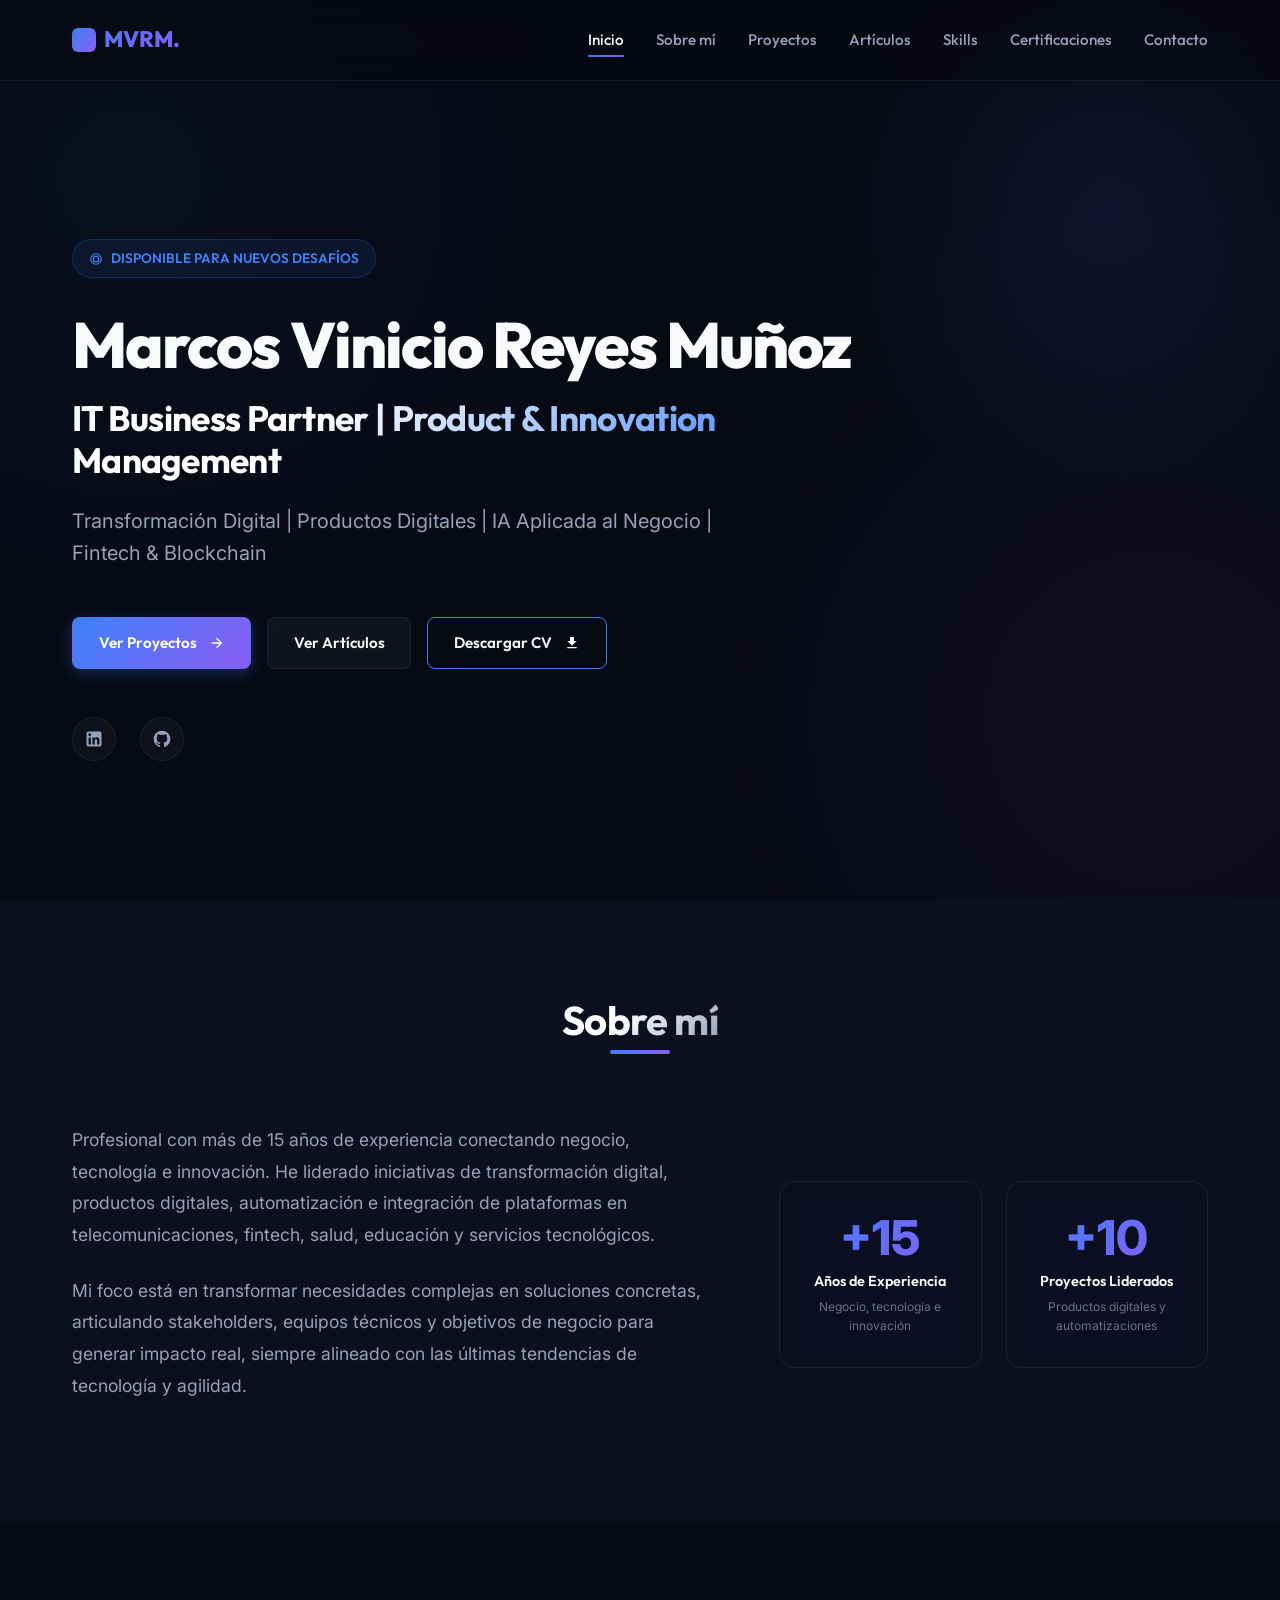
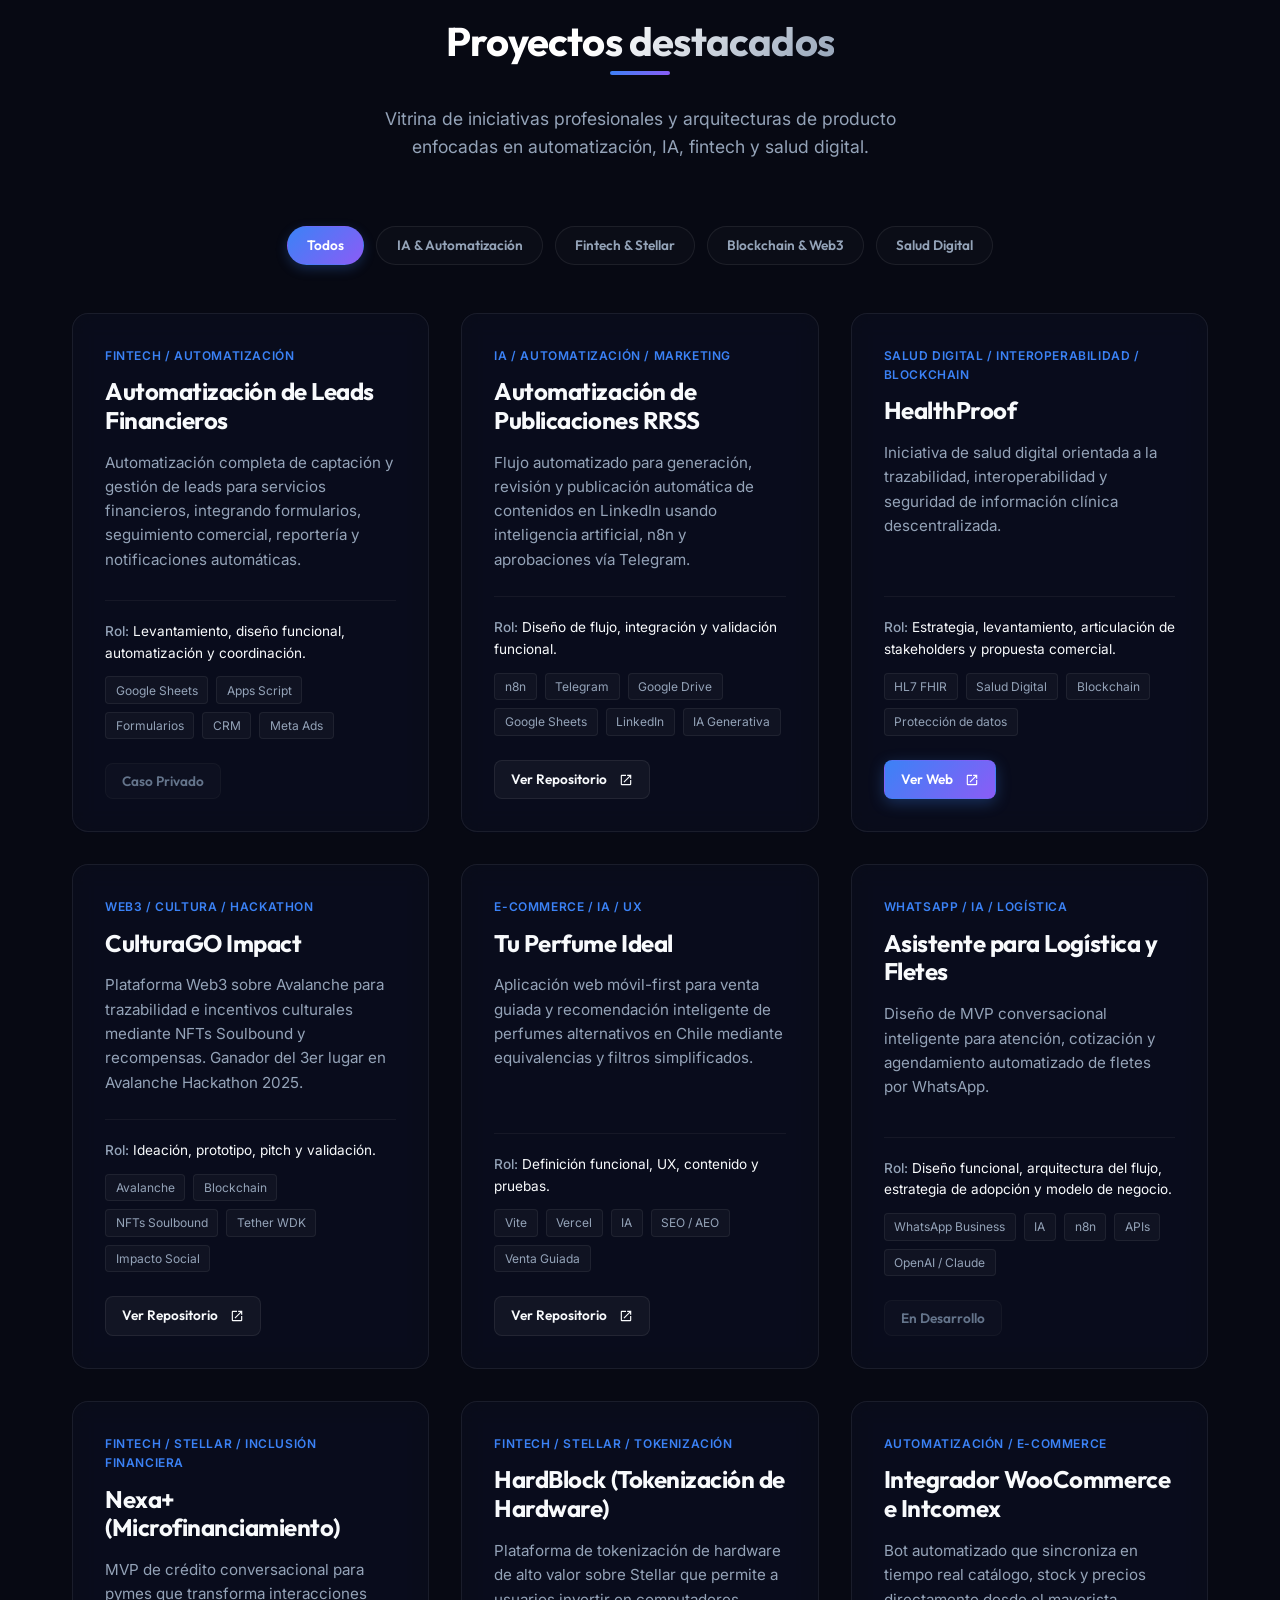
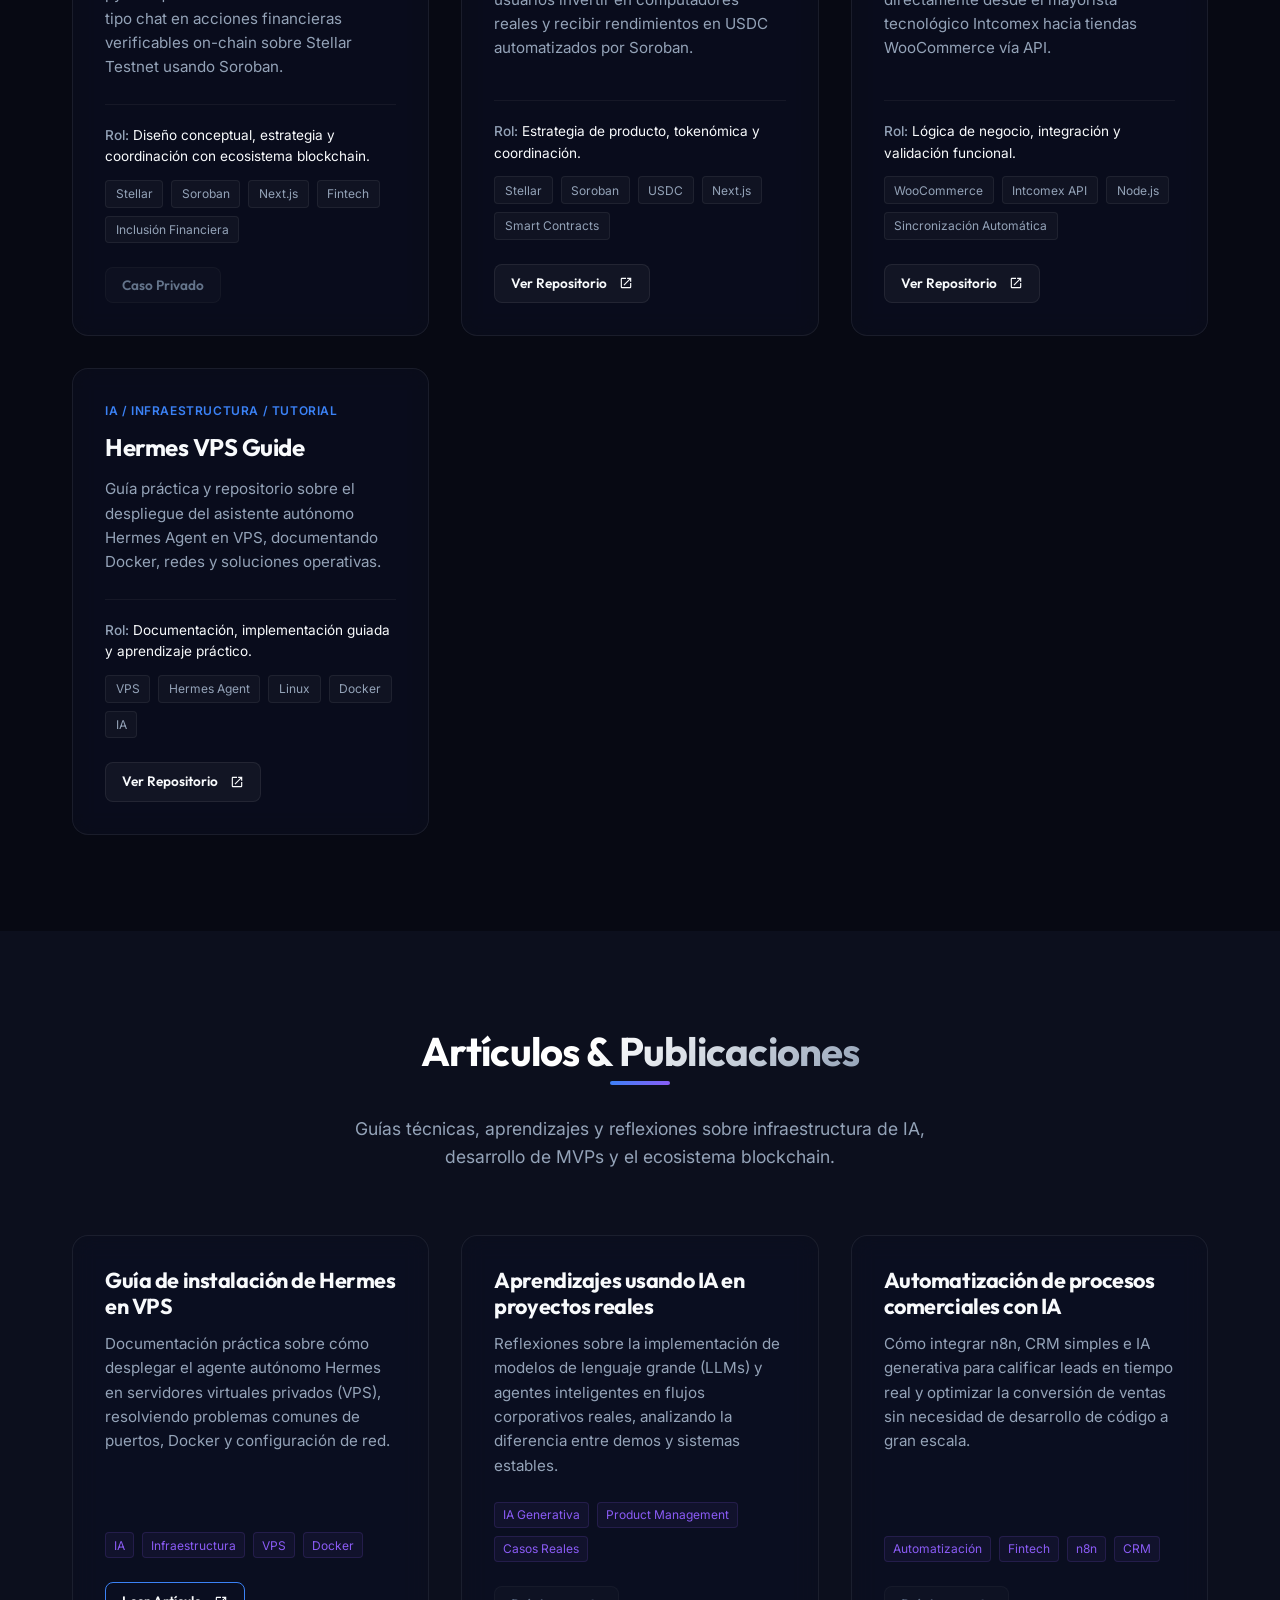
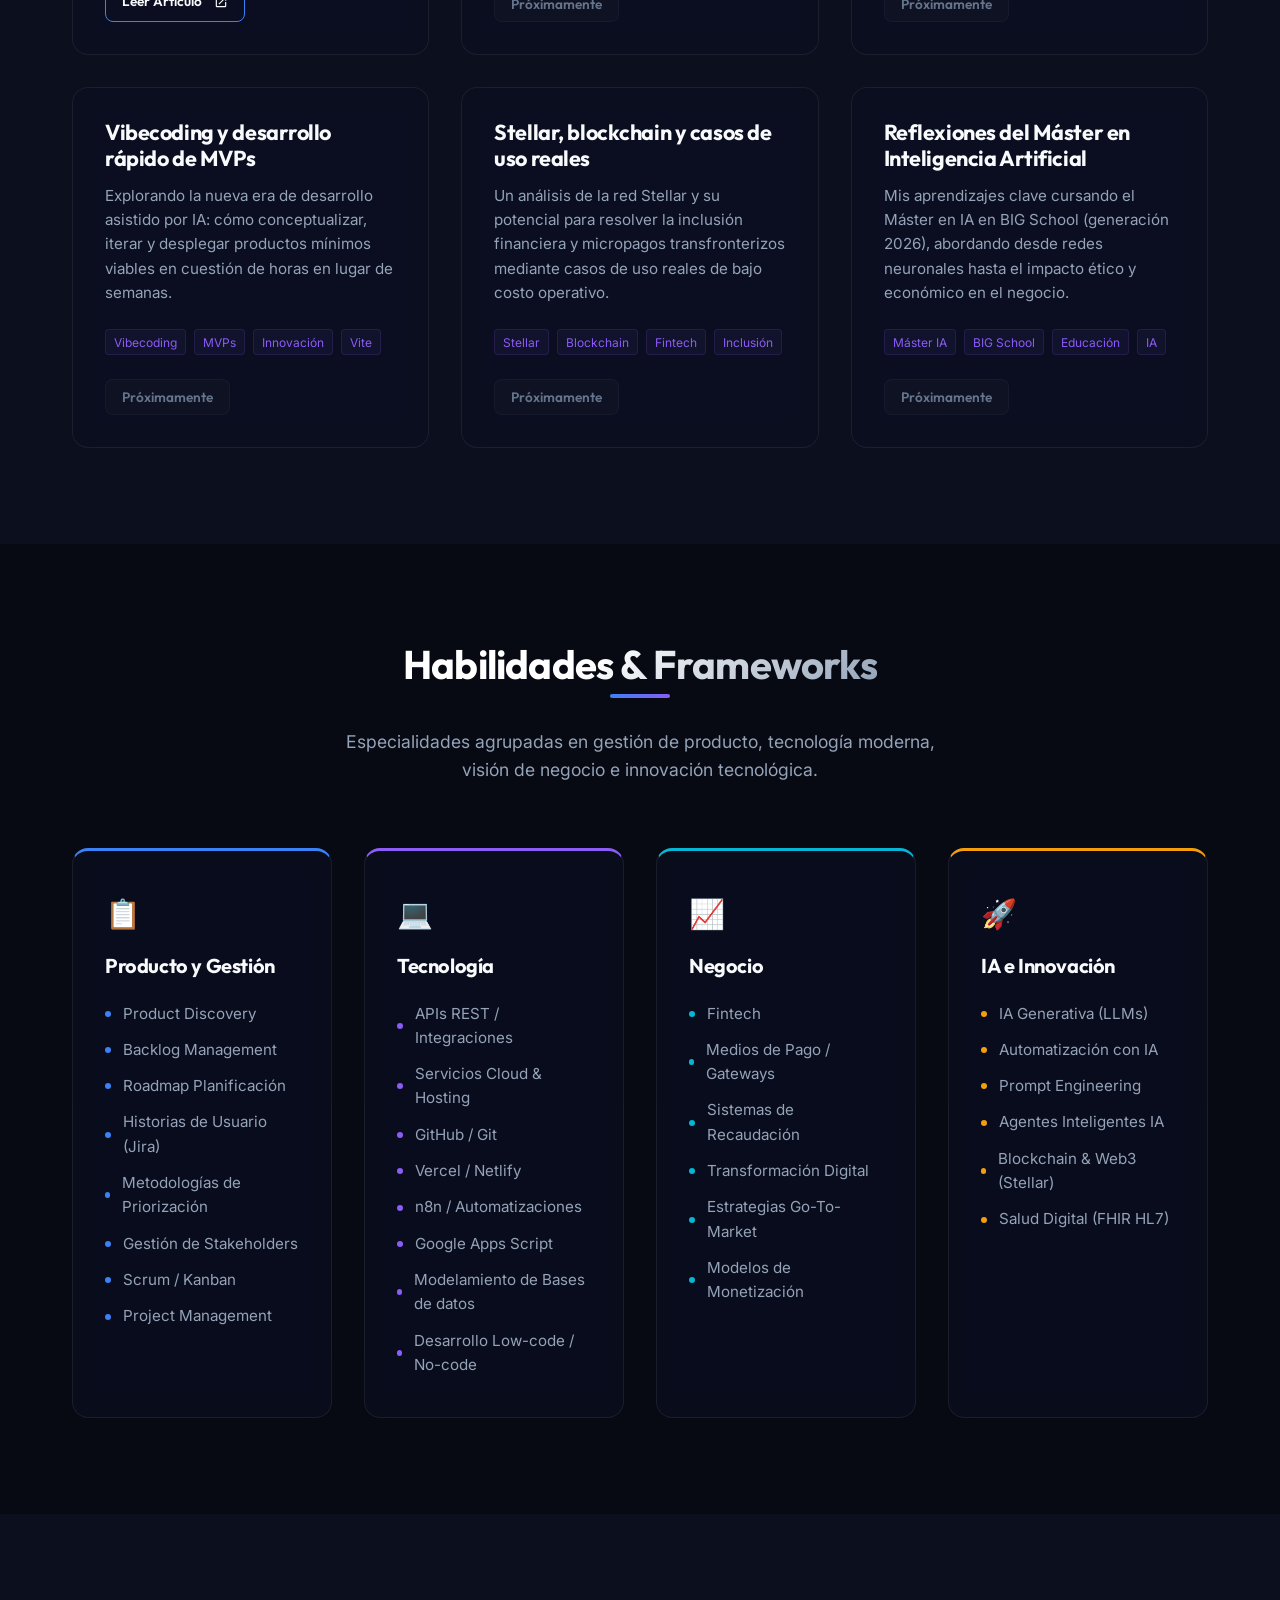
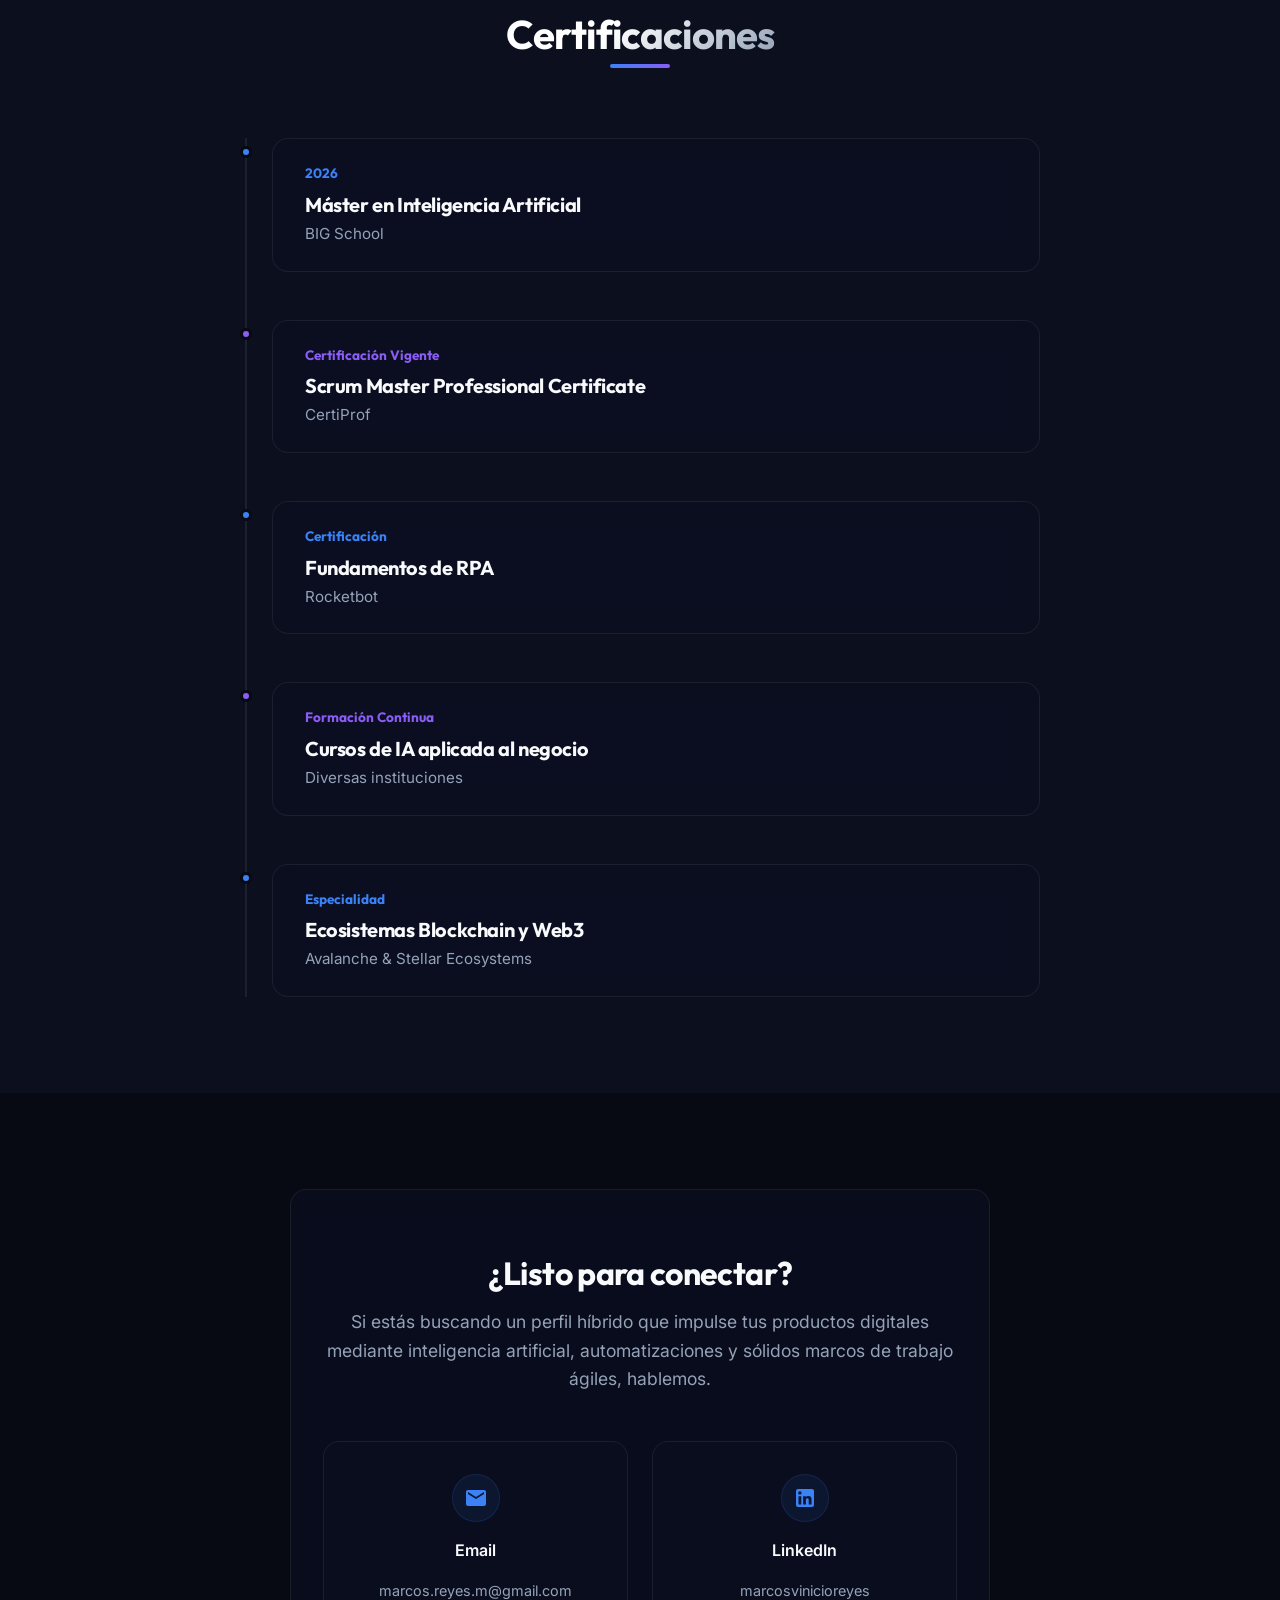
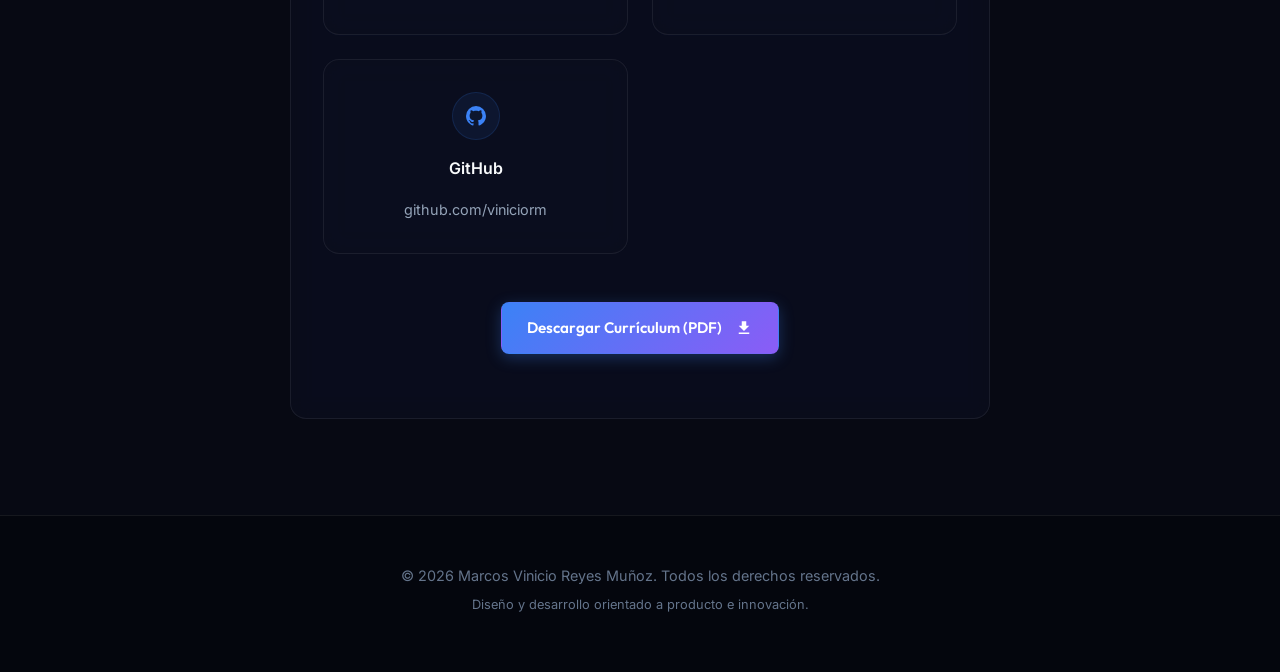
==== commit b6b16f71: "Update links, real repositories and generalize private projects" ====
--- a/index.html
+++ b/index.html
@@ -96,12 +96,12 @@
         </div>
 
         <div class="hero-socials">
-          <a href="https://www.linkedin.com/in/marcos-vinicio-reyes-muñoz/" target="_blank" class="hero-social-link" title="LinkedIn">
+          <a href="https://www.linkedin.com/in/marcosvinicioreyes" target="_blank" class="hero-social-link" title="LinkedIn">
             <svg viewBox="0 0 24 24">
               <path d="M19 3a2 2 0 0 1 2 2v14a2 2 0 0 1-2 2H5a2 2 0 0 1-2-2V5a2 2 0 0 1 2-2h14m-.5 15.5v-5.3a3.26 3.26 0 0 0-3.26-3.26c-.85 0-1.84.52-2.32 1.3v-1.11h-2.79v8.37h2.79v-4.93c0-.77.62-1.4 1.39-1.4a1.4 1.4 0 0 1 1.4 1.4v4.93h2.79M6.88 8.56a1.68 1.68 0 0 0 1.68-1.68c0-.93-.75-1.69-1.68-1.69a1.69 1.69 0 0 0-1.69 1.69c0 .93.76 1.68 1.69 1.68m1.39 9.94v-8.37H5.5v8.37h2.77z"/>
             </svg>
           </a>
-          <a href="https://github.com/marcosreyes" target="_blank" class="hero-social-link" title="GitHub">
+          <a href="https://github.com/viniciorm" target="_blank" class="hero-social-link" title="GitHub">
             <svg viewBox="0 0 24 24">
               <path d="M12 2A10 10 0 0 0 2 12c0 4.42 2.87 8.17 6.84 9.5.5.08.66-.23.66-.5v-1.69c-2.77.6-3.36-1.34-3.36-1.34-.46-1.16-1.11-1.47-1.11-1.47-.9-.62.07-.6.07-.6 1 .07 1.53 1.03 1.53 1.03.9 1.52 2.34 1.07 2.91.83.09-.65.35-1.09.63-1.34-2.22-.25-4.55-1.11-4.55-4.92 0-1.11.38-2 1.03-2.71-.1-.25-.45-1.29.1-2.64 0 0 .84-.27 2.75 1.02.79-.22 1.65-.33 2.5-.33.85 0 1.71.11 2.5.33 1.91-1.29 2.75-1.02 2.75-1.02.55 1.35.2 2.39.1 2.64.65.71 1.03 1.6 1.03 2.71 0 3.82-2.34 4.66-4.57 4.91.36.31.69.92.69 1.85V21c0 .27.16.59.67.5C19.14 20.16 22 16.42 22 12A10 10 0 0 0 12 2z"/>
             </svg>
@@ -359,7 +359,7 @@
               </svg>
             </div>
             <span class="contact-method-title">LinkedIn</span>
-            <a href="https://www.linkedin.com/in/marcos-vinicio-reyes-muñoz/" target="_blank" class="contact-method-value">marcos-vinicio-reyes-muñoz</a>
+            <a href="https://www.linkedin.com/in/marcosvinicioreyes" target="_blank" class="contact-method-value">marcosvinicioreyes</a>
           </div>
 
           <!-- GitHub Card -->
@@ -370,7 +370,7 @@
               </svg>
             </div>
             <span class="contact-method-title">GitHub</span>
-            <a href="https://github.com/marcosreyes" target="_blank" class="contact-method-value">github.com/marcosreyes</a>
+            <a href="https://github.com/viniciorm" target="_blank" class="contact-method-value">github.com/viniciorm</a>
           </div>
         </div>
 
